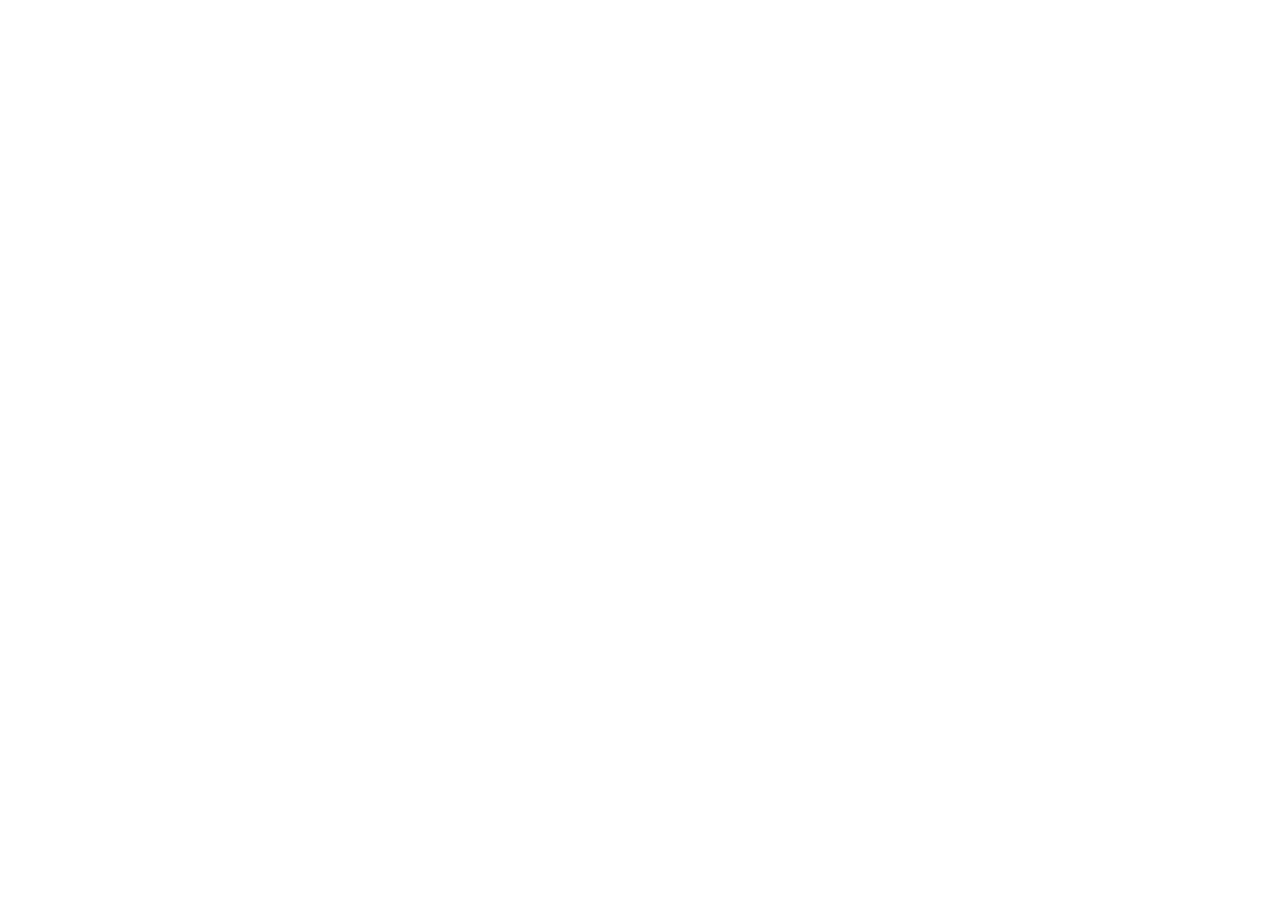
==== contact.html @ d24ea2fc "Initialisation du projet : création de l'arborescence et des fichiers de base" ====
<!DOCTYPE html>
<html lang="en">
<head>
    <meta charset="UTF-8">
    <meta name="viewport" content="width=device-width, initial-scale=1.0">
    <title>AfriConnectSummit</title>
    <link rel="stylesheet" href="css/style.css">
</head>
<body>
    <script src="js/main.js"></script>
</body>
</html>
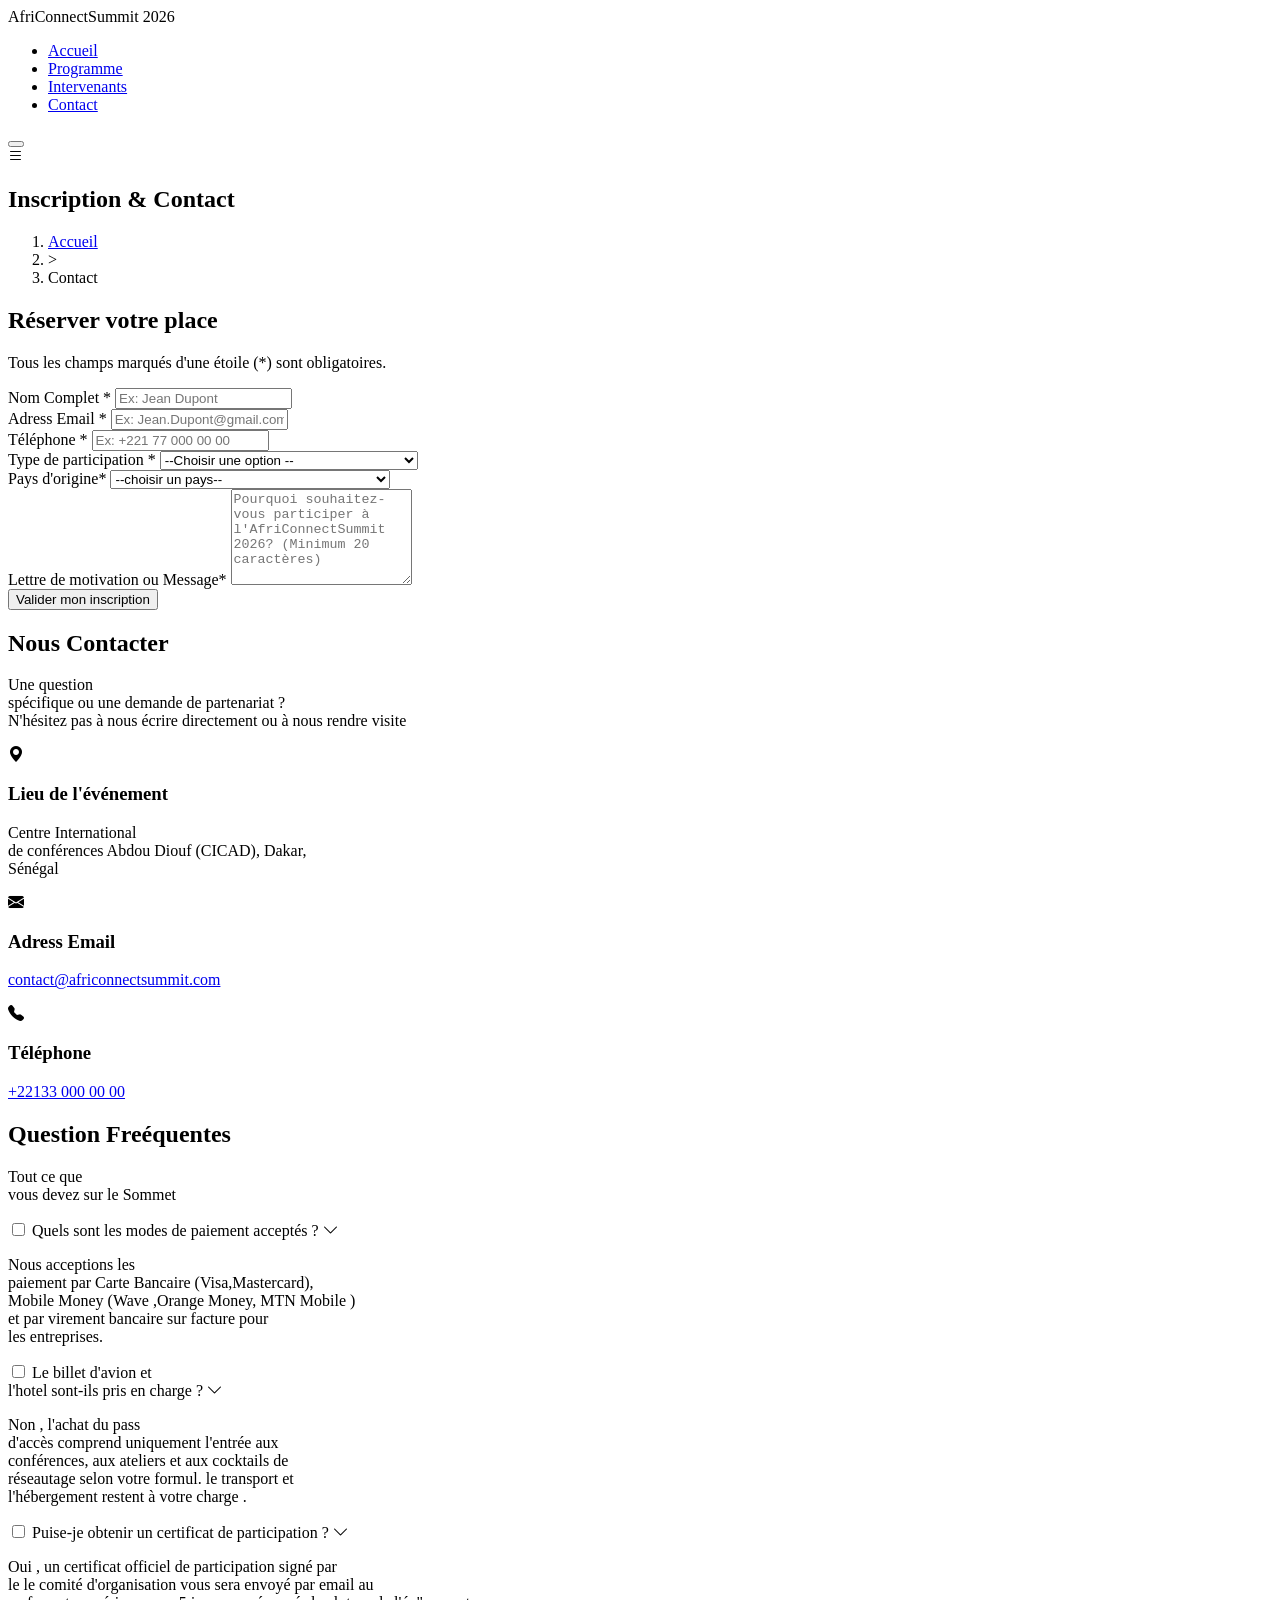
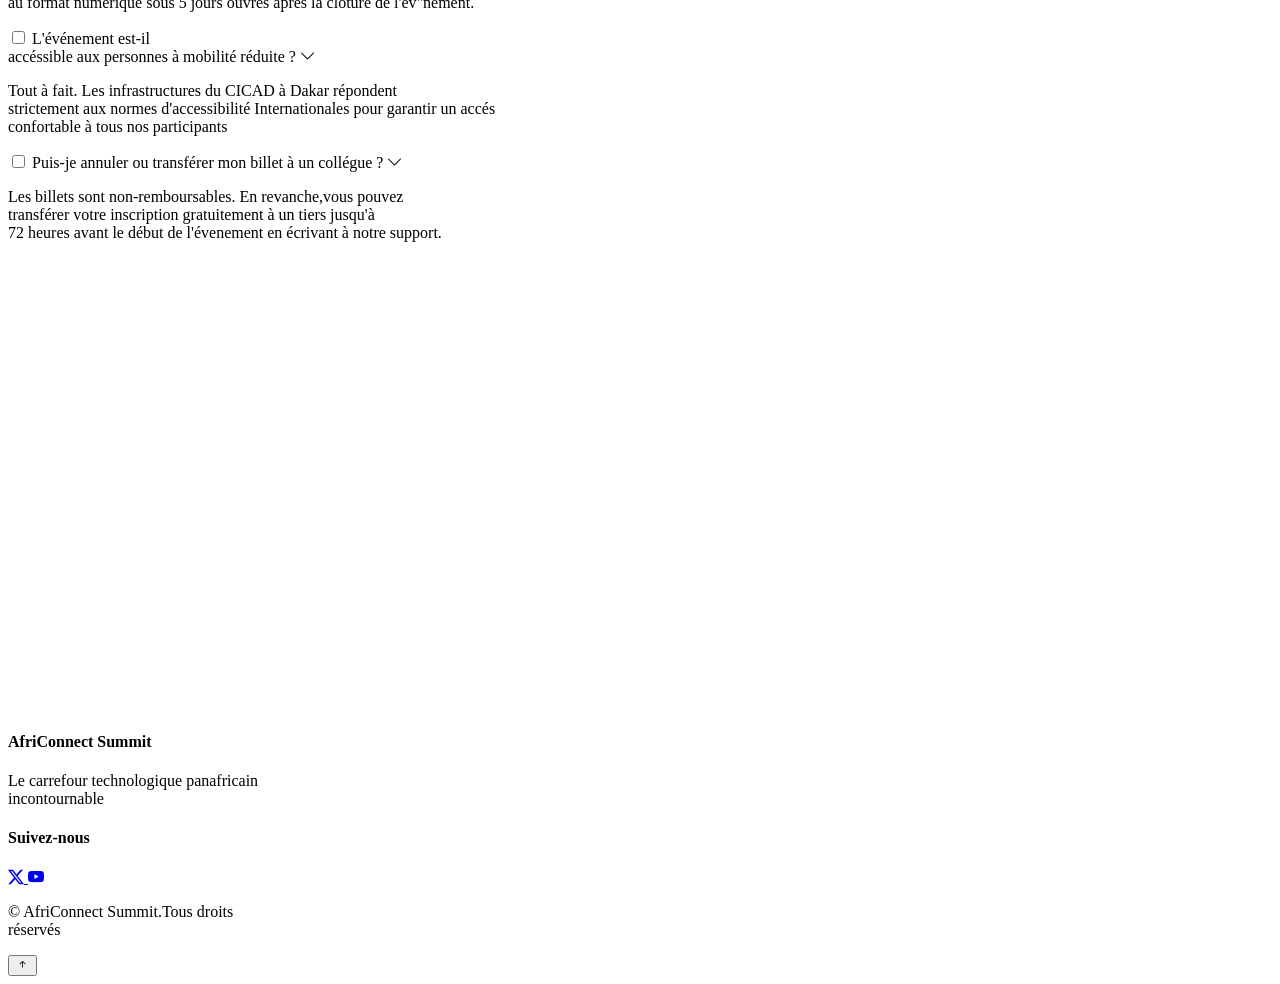
==== commit 5e2d6f82: "feat(pages): intégration finale et mise en commun des quatre pages du site AfriConnectSummit 2026" ====
--- a/contact.html
+++ b/contact.html
@@ -4,9 +4,316 @@
     <meta charset="UTF-8">
     <meta name="viewport" content="width=device-width, initial-scale=1.0">
     <title>AfriConnectSummit</title>
+     <!--Bootstap Icon-->
+    <link rel="stylesheet" href="https://cdn.jsdelivr.net/npm/bootstrap-icons@1.11.3/font/bootstrap-icons.min.css">
+    <!--css-->
     <link rel="stylesheet" href="css/style.css">
 </head>
 <body>
+      <header>
+        <nav class="navbar">
+            <div class="logo">
+AfriConnectSummit 2026
+            </div>
+<ul class="nav-links">
+<li><a href="index.html" class="active">Accueil</a>
+</li>
+<li><a href="progamme.html" >Programme</a></li>
+<li><a href="intervenants.html">Intervenants</a></li>
+<li><a href="contact.html">Contact</a></li>
+</ul>
+<button id="theme-toggle"
+aria-label="changer de thème">
+<i class="bi bi-moon-fil"></i>
+</button>
+<div class="hamburger">
+<i class="bi bi-list"></i>
+</div>
+        </nav>
+    </header>
+    <section class="internal-hero">
+<div class="hero-content">
+<h1>Inscription & Contact</h1>
+</div>
+<nav class="breadcrumb"
+aria-label="fil d'Ariane">
+<ol>
+    <li>
+        <a href="index.html">Accueil</a>
+    </li>
+    <li class="separator"
+    aria-hidden="true">&gt;</li>
+    <li class="current" aria-current="page">Contact</li>
+</ol>
+</nav>
+    </section>
+    <section class="Contact-section">
+<div class="container contact-flex-container">
+<div class="from-wrapper">
+<h2>Réserver votre place</h2>
+<p class="form-instruction">
+Tous les champs marqués d'une étoile (*) sont obligatoires.
+</p>
+
+<div id="success-banner"
+class="from-success-banner" aria-alive="politr"
+style="display:none">
+<i class="bi bi-check-circle-fill"></i>Inscription réussie ! <br>
+un email de confirmation vous a été envoyé.
+</div>
+<form id="registration-form" novalidate>
+<div class="form-group">
+<label for="fullname">Nom
+    Complet *
+</label>
+<input type="text"
+id="fullname" name="fullname" placeholder="Ex: Jean Dupont" required>
+<span class="error-message" id="error-fullmane" aria-live="polite"></span>
+</div>
+<div class="form-group">
+<label for="email">Adress Email *
+</label>
+<input type="email"
+id="email" name="email" placeholder="Ex: Jean.Dupont@gmail.com" required>
+<span class="error-message" id="error-email" aria-live="polite"></span>
+</div>
+<div class="form-group">
+<label for="Phone">Téléphone *
+</label>
+<input type="tel"
+id="Phone" name="Phone" placeholder="Ex: +221 77 000 00 00 " required>
+<span class="error-message" id="error-phone" aria-live="polite"></span>
+</div>
+<div class="form-group">
+<label for="ticket-type">Type de participation *</label>
+<select  id="ticket-type"
+name="ticket-type" required>
+<option value="disabled selected">--Choisir une option --</option>
+<option value="standard">Standard - Accès complet & Networking</option>
+<option value="student">Etudiant - Tarif réduit ( sur justificatif)</option>
+</select>
+<span class="error-message"
+id="error-ticket" aria-live="polite"></span>
+</div>
+
+<div class="form-group">
+    <label for="country">Pays d'origine*</label>
+    <select name="country" id="country" required>
+        <option value="disabled selected">--choisir un pays--</option>
+        <option value="SN">Sénégal</option>
+        <option value="CI">Code d'Ivroire</option>
+        <option value="MA">Maroc</option>
+        <option value="CM">Cameroun</option>
+        <option value="TG">Togo</option>
+        <option value="BJ">Benin</option>
+        <option value="BF">Boukina Faso</option>
+        <option value="ML">Mali</option>
+        <option value="GA">Gabon</option>
+        <option value="CD">RDC
+            (République Démocratique du Congo)
+        </option>
+    </select>
+    <span class="error-message" id="error-country" aria-alive="polite"></span>
+</div>
+<div class="form-group">
+    <label for="Motivation">Lettre de motivation ou Message*</label>
+<textarea name="motivation" id="motivation" rows="6" placeholder="Pourquoi souhaitez-vous participer à l'AfriConnectSummit 
+2026? (Minimum 20 caractères)" required></textarea>
+<span class="error-message"
+id="error-motivation" aria-live="polite"></span>
+</div>
+<button type="submit" class="btn btn-submit">Valider mon inscription</button>
+</form>
+</div>
+<div class="info-wrapper">
+    <h2>Nous Contacter</h2>
+    <p class="info-intro">Une question <br>
+    spécifique ou une demande de partenariat ? <br>
+N'hésitez pas à nous écrire directement ou à nous rendre visite</p>
+
+<div class="info-details">
+    <div class="info-item">
+<div class="info-icon">
+<i class="bi bi-geo-alt-fill" aria-hidden="true"></i>
+</div>
+<div>
+    <h3>Lieu de l'événement</h3>
+    <p>Centre International <br>de conférences Abdou Diouf (CICAD), Dakar,<br>
+    Sénégal</p>
+</div>
+    </div>
+    <div class="info-item">
+        <div class="info-icon">
+<i class="bi bi-envelope-fill"
+aria-hidden="true"></i>
+        </div>
+        <h3>Adress Email</h3>
+        <p><a href="mailto:contact@africonnectsummit.com">contact@africonnectsummit.com</a></p>
+    </div>
+</div>
+<div class="info-item">
+<div class="info-icon">
+<i class="bi bi-telephone-fill"
+aria-hidden="true"></i>
+</div>
+<div>
+    <h3>Téléphone</h3>
+    <p><a href="tel:+221330000000">+22133 000 00 00</a></p>
+</div>
+</div>
+</div>
+</div>
+</div>
+    </section>
+    <section class="faq-section">
+<div class="container">
+<h2 class="section-title">
+    Question Freéquentes
+</h2>
+<p class="section-subtitle">
+    Tout ce que <br>
+    vous devez sur le Sommet
+</p>
+<div class="faq-accordion">
+    <div class="faq-item">
+<input type="checkbox"
+id="faq-q1" class="faq-checkbox">
+<label for="faq-q1"
+class="faq-header">
+<span>Quels sont les modes de paiement acceptés ?</span>
+<i class="bi bi-chevron-down icon-arrow"></i>
+</label>
+<div class="faq-body">
+<p>
+    Nous acceptions les <br>
+    paiement par Carte Bancaire (Visa,Mastercard),<br>
+    Mobile Money (Wave ,Orange Money, MTN Mobile ) <br>
+    et par virement bancaire sur facture pour <br>
+    les entreprises.
+</p>
+</div>
+    </div>
+
+    <div class="faq-item">
+<input type="checkbox"
+id="faq-q2" checkedfaq-checkbox>
+<label for="faq-q2"
+class="faq-header">
+<span>Le billet d'avion et <br>
+    l'hotel sont-ils pris en charge ?
+</span>
+<i class="bi bi-chevron-down icon-arrow"></i>
+</label>
+<div class="faq-body">
+<p>Non , l'achat du pass <br>
+d'accès comprend uniquement l'entrée aux <br>
+conférences, aux ateliers et aux cocktails de <br>
+réseautage selon votre formul. le transport et  <br>
+l'hébergement restent à votre charge .</p>
+</div>
+    </div>
+
+    <div class="faq-item">
+<input type="checkbox"
+id="faq-q3" class="faq-checkbox">
+<label for="faq-q3"
+class="faq-header">
+<span>Puise-je obtenir un certificat de participation ?</span>
+<i class="bi bi-chevron-down
+icon-arrow"></i>
+</label>
+<div class="faq-body">
+<p>Oui , un certificat officiel de participation signé par <br>
+le le comité d'organisation vous sera envoyé par email au <br>
+au format numérique sous 5 jours ouvrés aprés la cloture de l'év"nement.</p>
+</div>
+    </div>
+</div>
+<div class="faq-item">
+<input type="checkbox"
+id="faq-q4" class="faq-checkbox">
+<label for="faq-q4"
+class="faq-header">
+<span>L'événement est-il <br>
+accéssible aux personnes à mobilité réduite ?</span>
+<i class="bi bi-chevron-down
+icon-arrow"></i>
+</label>
+<div class="faq-body">
+<p>Tout à fait. Les infrastructures du CICAD à Dakar répondent <br>
+strictement aux normes d'accessibilité Internationales pour garantir un accés <br>
+confortable à tous nos participants
+</p>
+</div>
+</div>
+<div class="faq-item">
+<input type="checkbox"
+id="faq-q5" class="faq-checkbox">
+<label for="faq-q5"
+class="faq-header">
+<span>Puis-je annuler ou transférer mon billet à un collégue ?</span>
+<i class="bi bi-chevron-down
+icon-arrow"></i>
+</label>
+<div class="faq-body">
+<p>Les billets sont non-remboursables. En revanche,vous pouvez <br>
+transférer votre inscription gratuitement à un tiers jusqu'à <br>
+72 heures avant le début de l'évenement en écrivant à notre support.</p>
+</div>
+</div>
+</div>
+</div>
+    </section>
+    <section class="map-section">
+<div class="map-container">
+<iframe src="https://www.google.com/maps/embed?pb=!1m18!1m12!1m3!1d3859.957771746777!2d-17.228945823971206!3d14.715017685784948!2m3!1f0!2f0!3f0!2m3!1i1024!2i768!4f13.1!3m3!1m2!1s0xec1bc7eb7d3e091%3A0xe5435967ee7933f4!2sCICAD%20-%20Centre%20International%20de%20Conf%C3%A9rences%20Abdou%20Diouf!5e0!3m2!1sfr!2ssn!4v1715000000000!5m2!1sfr!2ssn" 
+            width="100%" 
+            height="450"
+            allowfullscreen=""
+            loading="lazy"
+            frameborder="0"></iframe>
+</div>
+    </section>
+     <footer>
+        <div class="footer-grid">
+            <div class="footer-about">
+<h4>AfriConnect Summit</h4>
+<p>
+    Le carrefour technologique panafricain <br>
+    incontournable
+</p>
+            </div>
+
+            <div class="footer-socials">
+<h4>
+    Suivez-nous
+</h4>
+<div class="social-links">
+<a href="#">
+    <i class="bi bi-twitter-x"></i>
+</a>
+<a href="#">
+    <i class="bi bi-linkdin"></i>
+</a>
+<a href="#">
+    <i class="bi bi-youtube"></i>
+</a>
+</div>
+            </div>
+        </div>
+
+        <div class="footer-bottom">
+<p>
+   &copy; <span id="year"></span>
+    AfriConnect Summit.Tous droits <br>
+    réservés
+</p>
+        </div>
+
+        <button class="scroll-top">
+<i class="bi bi-arrow-up-short"></i>
+        </button>
+    </footer>
     <script src="js/main.js"></script>
 </body>
 </html>
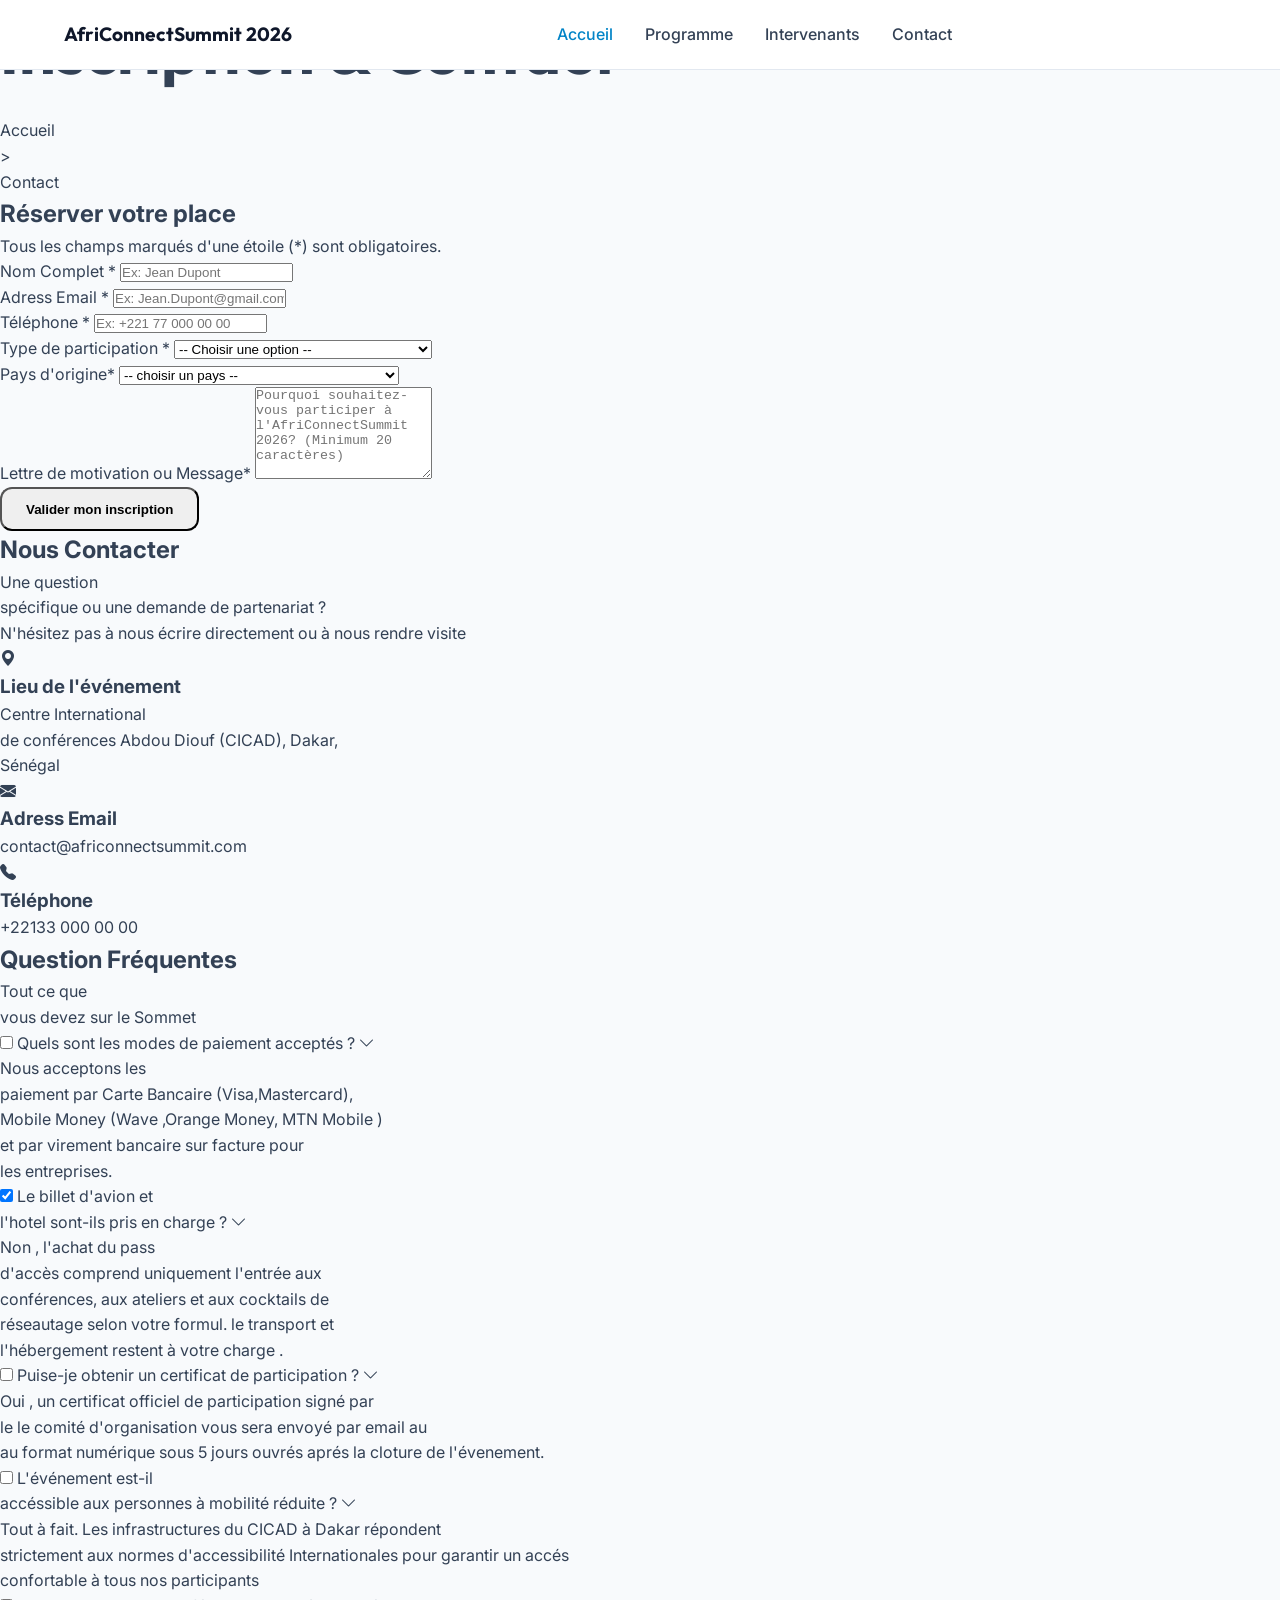
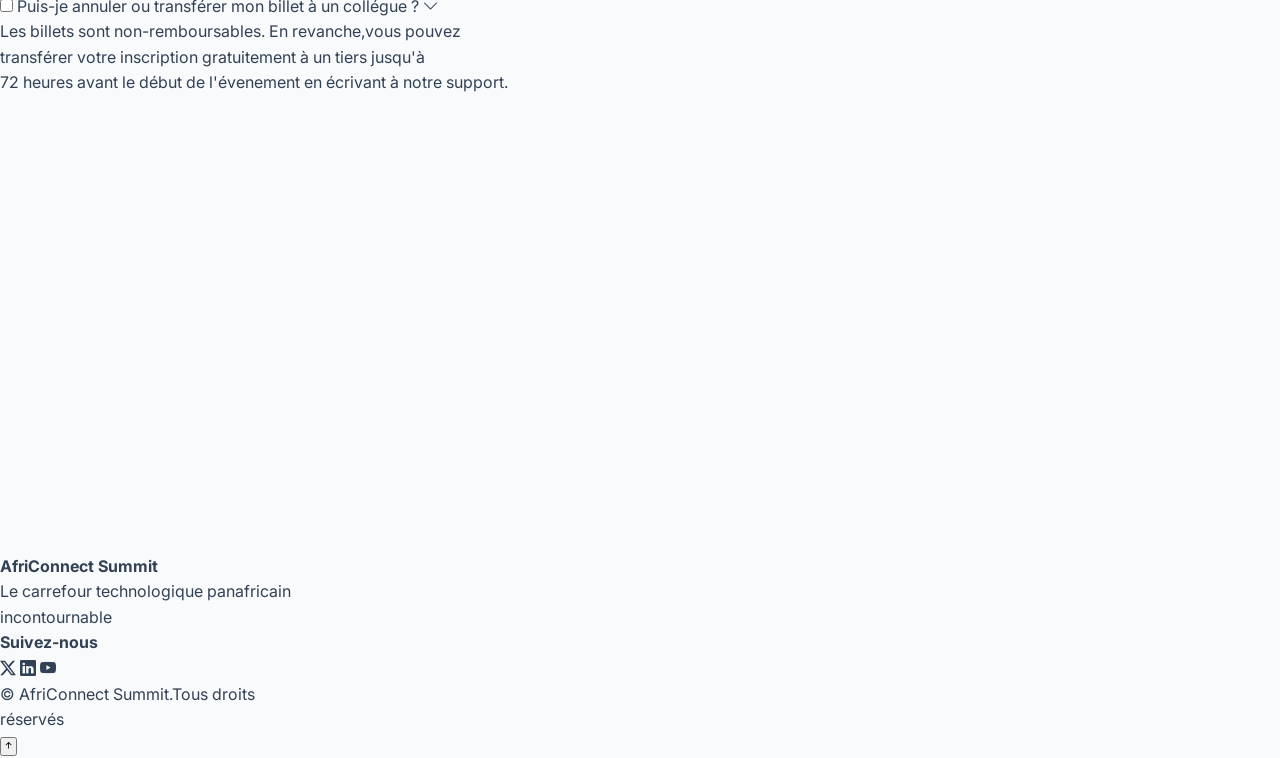
==== commit aa95d99a: "feat(css): ajout des variables css, du theme dark/light et des styles de base" ====
--- a/contact.html
+++ b/contact.html
@@ -6,6 +6,9 @@
     <title>AfriConnectSummit</title>
      <!--Bootstap Icon-->
     <link rel="stylesheet" href="https://cdn.jsdelivr.net/npm/bootstrap-icons@1.11.3/font/bootstrap-icons.min.css">
+   <link rel="preconnect" href="https://fonts.googleapis.com">
+<link rel="preconnect" href="https://fonts.gstatic.com" crossorigin>
+<link href="https://fonts.googleapis.com/css2?family=Inter:wght@400;500;600;700&family=Outfit:wght@500;600;700;800&display=swap" rel="stylesheet">
     <!--css-->
     <link rel="stylesheet" href="css/style.css">
 </head>
@@ -18,7 +21,7 @@
 <ul class="nav-links">
 <li><a href="index.html" class="active">Accueil</a>
 </li>
-<li><a href="progamme.html" >Programme</a></li>
+<li><a href="programme.html" >Programme</a></li>
 <li><a href="intervenants.html">Intervenants</a></li>
 <li><a href="contact.html">Contact</a></li>
 </ul>
@@ -56,7 +59,7 @@
 </p>
 
 <div id="success-banner"
-class="from-success-banner" aria-alive="politr"
+class="from-success-banner" aria-alive="polite"
 style="display:none">
 <i class="bi bi-check-circle-fill"></i>Inscription réussie ! <br>
 un email de confirmation vous a été envoyé.
@@ -68,7 +71,7 @@
 </label>
 <input type="text"
 id="fullname" name="fullname" placeholder="Ex: Jean Dupont" required>
-<span class="error-message" id="error-fullmane" aria-live="polite"></span>
+<span class="error-message" id="error-fullname" aria-live="polite"></span>
 </div>
 <div class="form-group">
 <label for="email">Adress Email *
@@ -88,7 +91,7 @@
 <label for="ticket-type">Type de participation *</label>
 <select  id="ticket-type"
 name="ticket-type" required>
-<option value="disabled selected">--Choisir une option --</option>
+<option value="disabled selected">-- Choisir une option --</option>
 <option value="standard">Standard - Accès complet & Networking</option>
 <option value="student">Etudiant - Tarif réduit ( sur justificatif)</option>
 </select>
@@ -99,14 +102,14 @@
 <div class="form-group">
     <label for="country">Pays d'origine*</label>
     <select name="country" id="country" required>
-        <option value="disabled selected">--choisir un pays--</option>
+        <option value="disabled selected">-- choisir un pays --</option>
         <option value="SN">Sénégal</option>
-        <option value="CI">Code d'Ivroire</option>
+        <option value="CI">Cote d'Ivroire</option>
         <option value="MA">Maroc</option>
         <option value="CM">Cameroun</option>
         <option value="TG">Togo</option>
         <option value="BJ">Benin</option>
-        <option value="BF">Boukina Faso</option>
+        <option value="BF">Burkina Faso</option>
         <option value="ML">Mali</option>
         <option value="GA">Gabon</option>
         <option value="CD">RDC
@@ -168,7 +171,7 @@
     <section class="faq-section">
 <div class="container">
 <h2 class="section-title">
-    Question Freéquentes
+    Question Fréquentes
 </h2>
 <p class="section-subtitle">
     Tout ce que <br>
@@ -185,7 +188,7 @@
 </label>
 <div class="faq-body">
 <p>
-    Nous acceptions les <br>
+    Nous acceptons les <br>
     paiement par Carte Bancaire (Visa,Mastercard),<br>
     Mobile Money (Wave ,Orange Money, MTN Mobile ) <br>
     et par virement bancaire sur facture pour <br>
@@ -196,7 +199,7 @@
 
     <div class="faq-item">
 <input type="checkbox"
-id="faq-q2" checkedfaq-checkbox>
+id="faq-q2" checked class="faq-checkbox">
 <label for="faq-q2"
 class="faq-header">
 <span>Le billet d'avion et <br>
@@ -225,7 +228,7 @@
 <div class="faq-body">
 <p>Oui , un certificat officiel de participation signé par <br>
 le le comité d'organisation vous sera envoyé par email au <br>
-au format numérique sous 5 jours ouvrés aprés la cloture de l'év"nement.</p>
+au format numérique sous 5 jours ouvrés aprés la cloture de l'évenement.</p>
 </div>
     </div>
 </div>
@@ -293,7 +296,7 @@
     <i class="bi bi-twitter-x"></i>
 </a>
 <a href="#">
-    <i class="bi bi-linkdin"></i>
+    <i class="bi bi-linkedin"></i>
 </a>
 <a href="#">
     <i class="bi bi-youtube"></i>
--- a/css/style.css
+++ b/css/style.css
@@ -0,0 +1,210 @@
+/*
+====================================
+VARIABLES & CONFIGURATION GLOBALE
+====================================
+*/
+:root {
+    --primary-color:#0f172a;
+    --secondary-color:#0284c7;
+    --accent-color:#f59e0b;
+    --bg-color:#f8fafc;
+    --text-color:#334155;
+    --card-bg:#ffffff;
+    --border-color:#e2e8f0;
+    --font-heading:'outfit',
+    sans-serif;
+    --font-body:'Inter' , sans-serif;
+    --transition:all 0.3s ease;
+    --radius:12px;
+}
+[data-theme= "dark"] {
+    --primary-color:#f8fafc;
+    --secondary-color:#38bdf8;
+    --accent-color:#fbbf24;
+    --bg-color:#0f172a;
+    --text-color:#cbd5e1;
+    --card-bg:#1e293b;
+    --border-color:#334155;
+}
+/*RESET & BASE*/
+*{
+    margin: 0;
+    padding: 0;
+    box-sizing: border-box;
+}
+
+body{
+    font-family: var(--font-body);
+    background-color: var(--bg-color);
+    color: var(--text-color);
+    line-height: 1.6;
+    transition: var(--transition);
+}
+
+a{
+    text-decoration: none;
+    color: inherit;
+}
+ul{
+    list-style: none;
+}
+
+/*
+========================================
+NAVBAR FIXE & RESPONSIVE
+========================================
+*/
+.navbar{
+    position: fixed;
+    top: 0;
+    left: 0;
+    width: 100%;
+    display: flex;
+    justify-content: space-between;
+    align-items: center;
+    padding: 1.2rem 5%;
+    background-color: var(--card-bg);
+    border-bottom: 1px solid
+    var(--border-color);
+    z-index: 1000;
+    transition: var(--transition);
+}
+.logo{
+    font-family: var(--font-heading);
+    font-weight: 700;
+    font-size: 1.2rem;
+    color: var(--primary-color);
+}
+.nav-links{
+    display: flex;
+    gap: 2rem;
+    align-items: center;
+}
+
+.nav-links a{
+    font-weight: 500;
+    transition: var(--transition);
+}
+
+.nav-links a:hover ,
+.nav-links a.active{
+    color: var(--secondary-color);
+}
+
+#theme-toggle,
+.hamburger {
+    background: none;
+    border: none;
+    font-size: 1.25rem;
+    cursor: pointer;
+    color: var(--secondary-color);
+}
+.hamburger{
+    display: none;
+}
+/*
+======================================
+HERO SECTION
+======================================
+*/
+.hero {
+    min-height: 100vh;
+    display: flex;
+    align-items: center;
+    justify-content: center;
+    text-align: center;
+    padding: 0 1rem;
+    background: linear-gradient(
+        rgba(15, 23, 42, 0.7),
+        rgba(15, 23, 42, 0.7)
+    ),
+
+    url('https: //image .unsplash .com/photo -1540575467063-178a50c2df87?w=1200')
+    no-repeat center center/cover;
+    color: #ffffff;
+}
+.hero-content h1{
+    font-family:var(--font-heading) ;
+    font-size: clamp(2.5rem, 5vw, 4rem);
+    margin-bottom: 1rem;
+}
+
+.hero-date {
+    font-size: 1.2rem;
+    margin-bottom: 2rem;
+    color: var(--accent-color);
+}
+.hero-buttons {
+    display: flex;
+    gap: 1rem;
+    justify-content: center;
+    margin-bottom: 3rem;
+    flex-wrap: wrap;
+}
+.btn {
+    padding: 0.8rem 1.5rem;
+    border-radius: var(--radius);
+    font-weight: 600;
+    transition: var(--transition);
+    display: inline-block;
+}
+.btn-primary {
+    background-color: var(--secondary-color);
+    color: #ffffff;
+}
+
+.btn-primary:hover {
+    opacity: 0.9;
+    transform: translateY(-2);
+}
+/*
+===============================
+COMPTE A REBOURS
+===============================
+*/
+
+.countdown-container {
+    display: flex;
+    gap: 1.5rem;
+    justify-content: center;
+}
+.countdown-item {
+    background: rgba(255, 255, 255,
+    0.1);
+    backdrop-filter: blur(10px);
+    padding: 1rem;
+    border-radius: var(--radius);
+    min-width: 80px;
+    border: 1px solid rgba(255, 255, 255, 0.2);
+}
+.countdown-item span {
+    font-family: var(--font-heading);
+    font-size: 1.75rem;
+    font-weight: 700;
+    display: block;
+}
+.countdown-item p{
+    font-size: 0.85rem;
+    text-decoration: uppercase;
+}
+
+/*
+===================================
+MEDIA QUERIES RESPONSIVE
+===================================
+*/
+@media(max-width:768px){
+    .nav-links{
+        display: none;
+    }
+    .hamburger{
+        display: block;
+    }
+    .countdown-container{
+        gap: 0.5rem;
+    }
+    .countdown-item{
+        min-width: 65px;
+        padding: 0.5rem;
+    }
+}
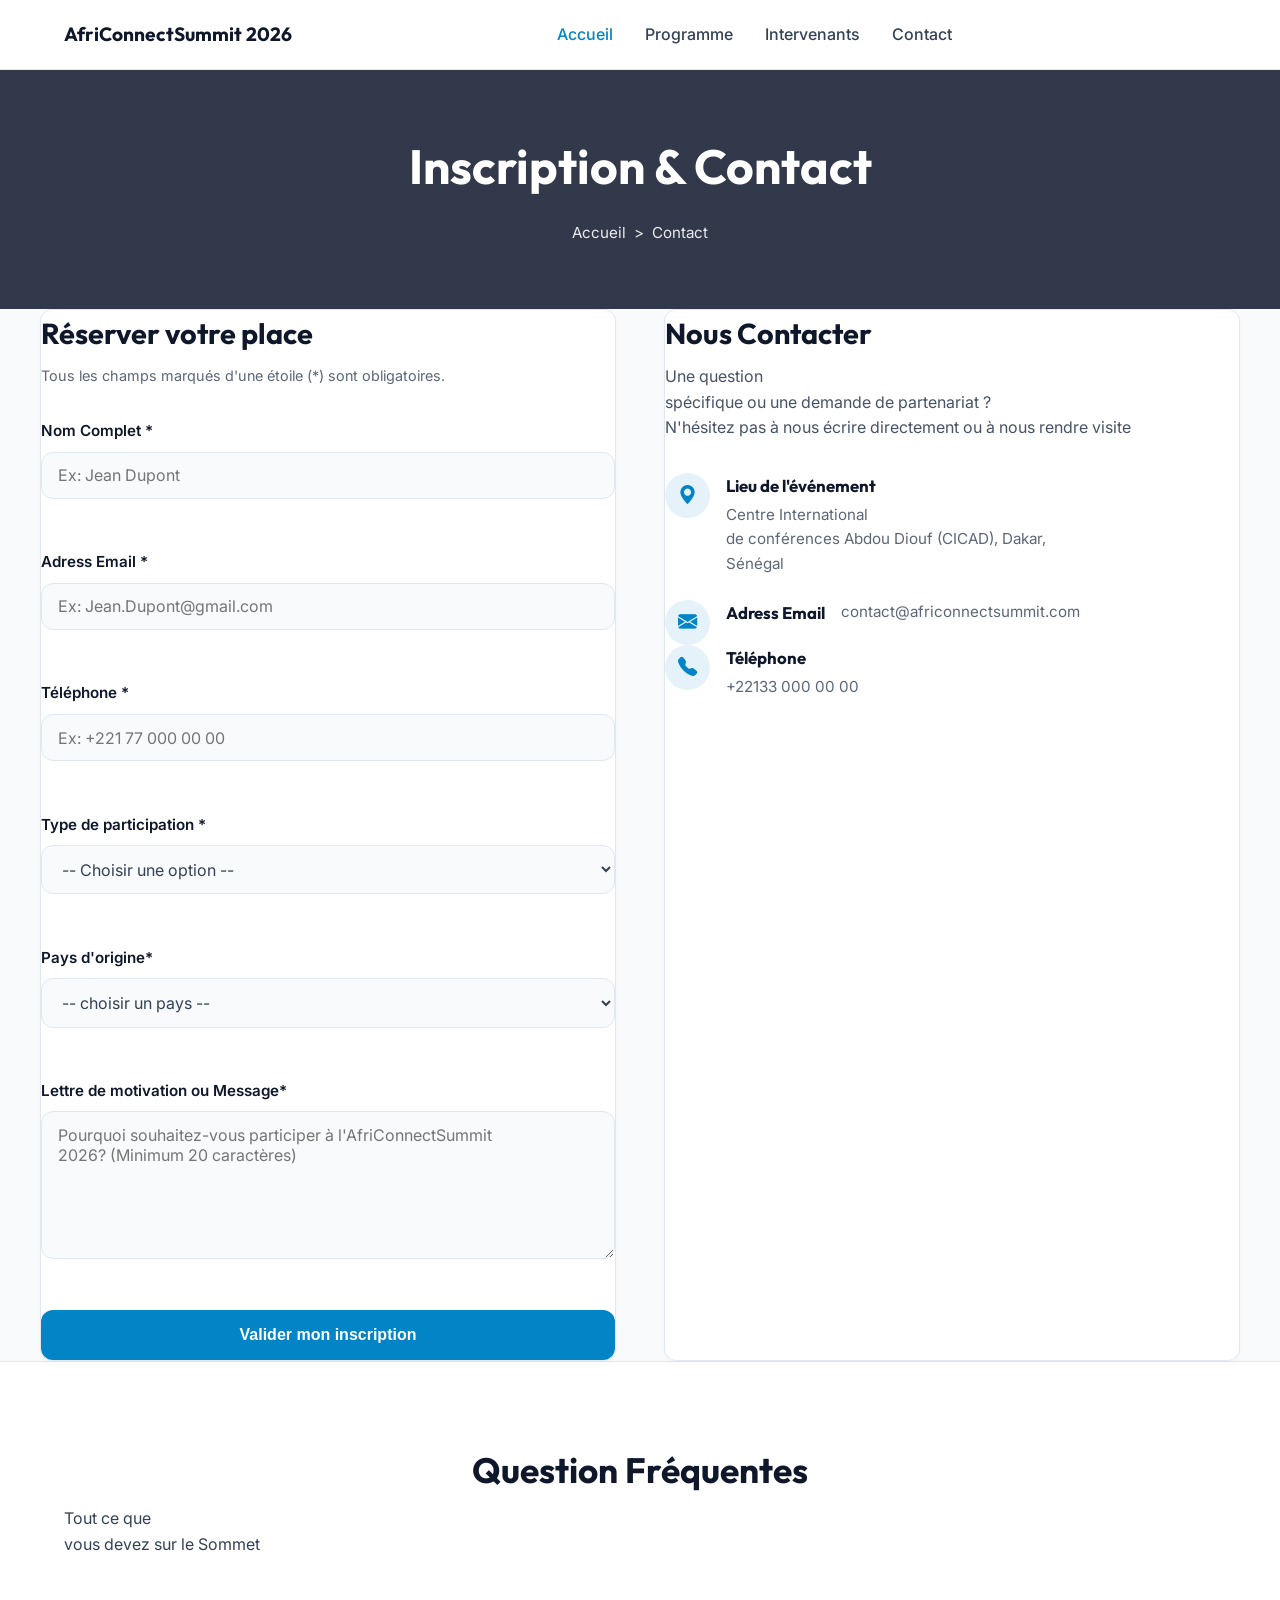
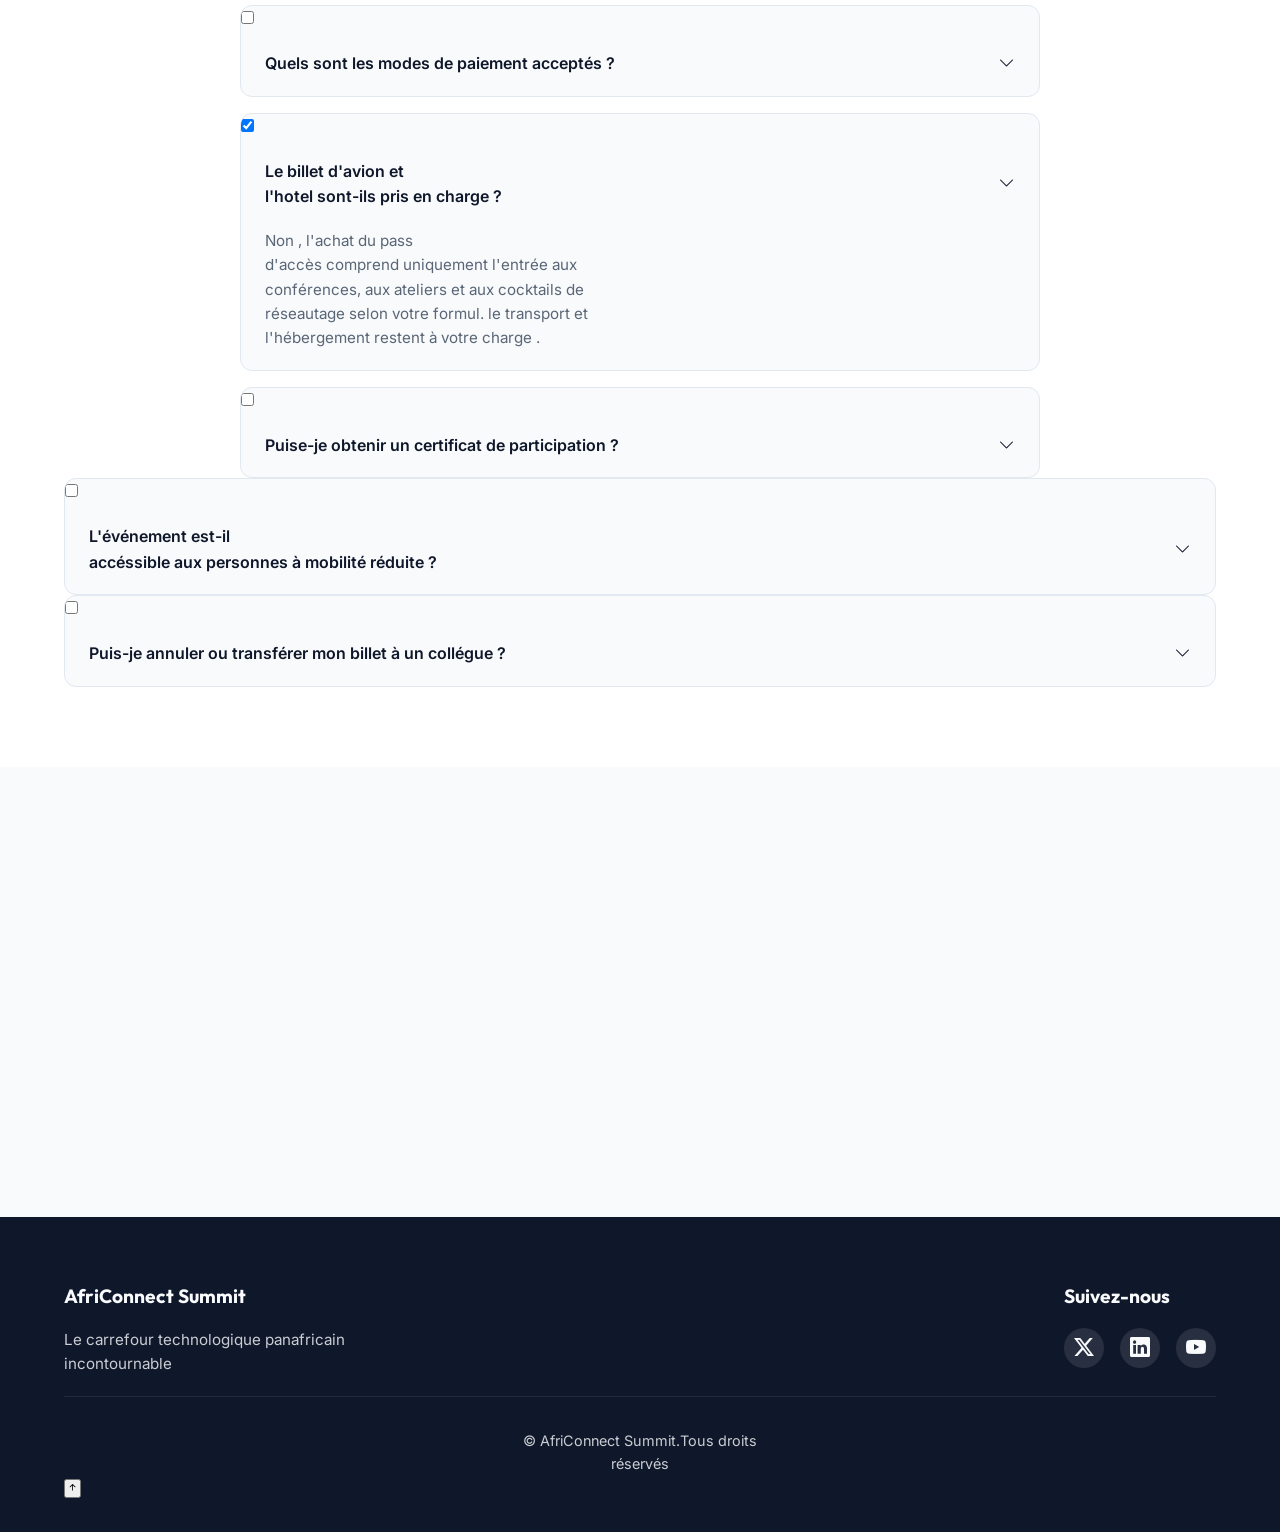
==== commit 309a484e: "feat(css): style de la page contact, formulaire, faq en accordeon pur css et google maps" ====
--- a/contact.html
+++ b/contact.html
@@ -52,14 +52,14 @@
     </section>
     <section class="Contact-section">
 <div class="container contact-flex-container">
-<div class="from-wrapper">
+<div class="form-wrapper">
 <h2>Réserver votre place</h2>
 <p class="form-instruction">
 Tous les champs marqués d'une étoile (*) sont obligatoires.
 </p>
 
 <div id="success-banner"
-class="from-success-banner" aria-alive="polite"
+class="form-success-banner" aria-alive="polite"
 style="display:none">
 <i class="bi bi-check-circle-fill"></i>Inscription réussie ! <br>
 un email de confirmation vous a été envoyé.
--- a/css/style.css
+++ b/css/style.css
@@ -207,4 +207,721 @@
         min-width: 65px;
         padding: 0.5rem;
     }
+}
+
+
+
+
+
+/*
+===============================
+SECTION CHIFFRES CLES (GRID)
+===============================
+*/
+.stats-section {
+    padding: 5rem 5%;
+    background-color: var(--card-bg);
+    border-top: 1px  solid
+    var(--border-color);
+    border-bottom: 1px solid
+    var(--border-color);
+}
+.stats-grid {
+    display: grid;
+    grid-template-columns: repeat(auto-fit, minmax(220px, 1fr));
+    gap: 2rem;
+    text-align: center;
+}
+.stats-card h3{
+    font-family: var(--font-heading);
+    font-size: 2.5rem;
+    color: var(--secondary-color);
+    margin-bottom: 0.5rem;
+}
+.stats-card p {
+    color: var(--text-color);
+    font-weight: 500;
+}
+/*
+===========================
+SECTION BENEFICES ()FLEXBOOX
+===========================
+*/
+.benefits-section {
+    padding: 6rem 5%;
+    text-align: center;
+}
+.benefits-section h2 {
+    font-family: var(--font-heading);
+    font-size: 2.2rem;
+    margin-bottom: 3rem;
+    color: var(--primary-color);
+}
+.benefits-flex {
+    display: flex;
+    gap: 2rem;
+    justify-content: center;
+    flex-wrap: wrap;
+}
+.benefits-card {
+    background-color: var(--card-bg);
+    border: 1px solid
+    var(--border-color);
+    padding: 2.5rem 2rem;
+    border-radius: var(--radius);
+    flex: 1;
+    min-width: 280px;
+    max-height: 350px;
+    text-align: left;
+    transition: var(--transition);
+}
+.benefits-card:hover{
+    transform: translateY(-5px);
+    box-shadow: 0 10px 25px rgba(0, 0, 0, 0.05);
+}
+.benefits-icon{
+    font-size: 2rem;
+    color: var(--secondary-color);
+    margin-bottom: 1.5rem;
+}
+.benefits-card h3{
+    font-family: var(--font-heading);
+    font-size: 1.25rem;
+    margin-bottom: 1rem;
+    color: var(--primary-color);
+}
+/*
+================================
+SECTION INTERVENANTS VEDETTES
+(GRID)
+================================
+*/
+.featured-speakers{
+    padding: 6rem 5%;
+    background-color: var(--card-bg);
+    border-top: 1px solid var(--border-color);
+}
+.featured-speakers h2{
+    font-family: var(--font-heading);
+    font-size: 2.2rem;
+    text-align: center;
+    margin-bottom: 3rem;
+    color: var(--primary-color);
+}
+.speakers-preview-grid {
+    display: grid;
+    grid-template-columns:repeat(auto-fit, minmax(250px, 1fr)) ;
+    gap: 2rem;
+    margin-bottom: 3rem;
+}
+.speaker-card{
+    background-color: var(--bg-color);
+    border: 1px solid
+    var(--border-color);
+    border-radius: var(--radius);
+    overflow: hidden;
+    transition: var(--transition);
+}
+.speaker-card:hover{
+    transform: translateY(-5px);
+    box-shadow: 0 10px 20px rgba(0, 0, 0, 0.1);
+}
+.speaker-img-wrapper{
+    height: 280px;
+    overflow: hidden;
+}
+.speaker-img-wrapper img{
+    width: 100%;
+    height: 100%;
+    object-fit: cover;
+    transition: var(--transition);
+}
+.speaker-card:hover .speaker-img-wrapper img{
+    transform: scale(1.05);
+}
+.speaker-card h3{
+    font-family: var(--font-heading);
+    font-size: 1.2rem;
+    padding: 1.2rem 1.2rem 0.3rem 1.2rem;
+    color: var(--primary-color);
+}
+.speaker-role {
+    padding: 0 1.2rem;
+    font-size: 0.9rem;
+    color: var(--secondary-color);
+    font-weight: 500;
+}
+.speaker-country{
+    padding: 0.5rem 1.2rem 1.2rem 1.2rem;
+    font-size: 0.85rem;
+    color: var(--text-color);
+    opacity: 0.8;
+}
+.center-btn{
+    text-align: center;
+}
+.btn-outline{
+    border: 2px solid
+    var(--secondary-color);
+    color: var(--secondary-color);
+    background: transparent;
+}
+.btn-outline:hover{
+    background-color: var(--secondary-color);
+    color: #ffffff;
+}
+/*
+========================================
+SECTION SPONSORS & FOOTER
+========================================
+*/
+.sponsors-section {
+    padding: 6rem 5%;
+    text-align: center;
+}
+.sponsors-section h2{
+    font-family: var(--font-heading);
+    font-size: 2.2rem;
+    margin-bottom: 3rem;
+    color: var(--primary-color);
+}
+.sponsors-tier{
+    margin-bottom: 2.5rem;
+}
+.sponsors-tier h3 {
+    font-size: 1.1rem;
+    color: var(--text-color);
+    margin-bottom: 1rem;
+    text-transform: uppercase;
+    letter-spacing: 1px;
+}
+.logos-container{
+    display: flex;
+    justify-content: center;
+    gap: 2rem;
+    flex-wrap: wrap;
+}
+.sponsor-logo{
+    background-color: var(--card-bg);
+    border: 1px solid
+    var(--border-color);
+    padding: 1rem 2rem;
+    border-radius: 600;
+    color: var(--text-color);
+}
+footer{
+    background-color: var(--primary-color);
+    color: #f8fafc;
+    padding: 4rem 5% 2rem 5%;
+}
+.footer-grid{
+    display: flex;
+    justify-content: space-between;
+    flex-wrap: wrap;
+    gap: 2rem;
+    margin-bottom: 1.2rem;
+}
+.footer-about h4,
+.footer-socials h4{
+    font-family: var(--font-heading);
+    margin-bottom: 1rem;
+    font-size: 1.2rem;
+}
+.footer-about p{
+    opacity: 0.8;
+    font-size: 0.95rem;
+}
+.social-links{
+    display: flex;
+    gap: 1rem;
+    font-size: 1.25rem;
+}
+.social-links a {
+    background: rgba(255, 255, 255,
+        0.1);
+        width: 40px;
+        height: 40px;
+        display: flex;
+        align-items: center;
+        justify-content: center;
+        border-radius: 50%;
+        transition: var(--transition);
+}
+.social-links a:hover {
+    background-color: var(--secondary-color);
+}
+.footer-bottom {
+    text-align: center;
+    padding-top: 2rem;
+    border-top: 1px solid rgba(255, 255, 255,
+            0.1);
+    font-size: 0.9rem;
+    opacity: 0.8; 
+}
+
+
+
+
+
+/*
+======================================
+PAGES INTERNES & HERO INTERNE
+======================================
+*/
+.internal-hero {
+    padding: 8rem 5% 4rem 5%;
+    background: linear-gradient(
+        rgba(15, 23, 42, 0.85),
+        rgba(15, 23, 42, 0.85)
+    ),
+    url('https://image.unsplash.com/photo-1515187029135-18ee286d815b?w=1200')
+        no-repeat center center/cover;
+color: #ffffff;
+text-align: center;
+}
+.internal-hero h1{
+    font-family: var(--font-heading);
+    font-size: clamp(2rem, 4vw, 3rem);
+    margin-bottom: 1rem;
+}
+.breadcrumb ol{
+    display: flex;
+    justify-content: center;
+    gap: 0.5rem;
+    list-style: none;
+    font-size: 0.95rem;
+    opacity: 0.9;
+}
+.bradcrumb .separator{
+    margin: 0 0.3rem;
+}
+.breadcrumb a:hover{
+    color: var(--secondary-color);
+    text-decoration: underline;
+}
+/*
+=================================
+PAGES PROGRAMME & ONGLET
+=================================
+*/
+.schedule-section {
+    padding: 5rem 5%;
+}
+.container{
+    max-width: 1200px;
+    margin: 0 auto;
+}
+.tabs-container{
+    display: flex;
+    justify-content: center;
+    gap: 1rem;
+    margin-bottom: 3rem;
+    flex-wrap: wrap;
+}
+.tab-btn {
+    background-color: var(--card-bg);
+    border: 1px solid
+    var(--border-color);
+    color: var(--text-color);
+    padding: 0.8rem 1.8rem;
+    border-radius: var(--radius);
+    font-weight: 600;
+    cursor: pointer;
+    transition: var(--transition);
+}
+.tab-btn.active,
+.tab-btn:hover{
+    background-color: var(--secondary-color);
+    color: #ffffff;
+    border-color: var(--secondary-color);
+}
+.tab-content{
+    display: none;
+}
+.tabs-content.active{
+    display: block;
+    animation: fadeIn 0.5s ease;
+}
+@keyframes fadeIn{
+    from{
+        opacity: 0;
+        transform: translateY(10px);
+    }
+    to{
+        opacity: 1;
+        transform: translateY(0);
+    }
+}
+.table-responsive {
+    overflow-x: auto;
+    background-color: var(--card-bg);
+    border: 1px solid
+    var(--border-color);
+    border-radius: var(--radius);
+    box-shadow: 0 4px 6px rgba(0, 0, 0, 0.02);
+}
+.program-table {
+    width: 100%;
+    border-collapse: collapse;
+    text-align: left;
+}
+.program-table th,
+.program-table td {
+    padding: 1.2rem 1.5rem;
+    border-bottom: 1px solid var(--border-color);
+}
+
+.program-table th {
+    font-family: var(--font-heading);
+    background-color: rgba(0, 0, 0,
+                0.02);
+                color: var(--primary-color);
+}
+[data-theme="dark"] .program-table th{
+    background-color: rgba(255, 255, 255,
+                    0.02);
+                    color: var(--primary-color);
+}
+.program-table tr:last-child td{
+border-bottom: none;
+}
+.time-col{
+    font-weight: 600;
+    color: var(--secondary-color);
+    white-space: nowrap;
+}
+.session-title{
+    font-weight: 500;
+}
+/*
+==============================
+GRILLE THEMATIQUES (GRID)
+==============================
+*/
+.themes-section {
+    padding: 5rem 5%;
+    background-color: var(--card-bg);
+    border-top: 1px solid
+    var(--border-color);
+}
+.section-title{
+    font-family: var(--font-heading);
+    font-size: 2.2rem;
+    text-align: center;
+    color: var(--primary-color);
+    margin-bottom: 0.5rem;
+}
+.themes-subtitle{
+    text-align: center;
+    color: var(--text-color);
+    opacity: 0.8;
+    margin-bottom: 3rem;
+}
+.themes-grid-2x2{
+display: grid;
+grid-template-columns: repeat(auto-fit, minmax(280px 1fr));
+gap: 2rem;
+}
+.theme-card {
+    background-color: var(--bg-color);
+    border: 1px solid
+    var(--border-color);
+    padding: 2.5rem;
+    transition: var(--transition);
+}
+.theme-card:hover{
+    transform: translateY(-5px);
+    box-shadow: 0 10px 20px rgba(0, 0, 0, 0.05);
+}
+.theme-icon-box{
+    font-size: 2rem;
+    color: var(--secondary-color);
+    margin-bottom: 1.5rem;
+}
+.theme-card h3{
+    font-family: var(--secondary-color);
+    font-size: 1.25rem;
+    margin-bottom: 1rem;
+    color: var(--primary-color);
+}
+/*
+================================
+FILTRES INTERVENANTS
+================================
+*/
+.filters-section {
+    padding: 3rem 5% 1rem;
+}
+.filters-container{
+    display: flex;
+    justify-content: center;
+    gap: 1rem;
+    flex-wrap: wrap;
+}
+.filter-btn{
+    background-color: var(--card-bg);
+    border: 1px solid
+    var(--border-color);
+    color: var(--text-color);
+    padding: 0.6rem 1.4rem;
+    border-radius: var(--radius);
+    font-weight: 500;
+    transition: var(--transition);
+}
+.filter-btn.active,
+.filter-btn:hover{
+    background-color: var(--secondary-color);
+    color: #ffffff;
+    border-color: var(--secondary-color);
+}
+.speaker-section{
+    padding: 3rem 5% 6rem;
+}
+.speaker-grid{
+    display: grid;
+    grid-template-columns: repeat(auto-fit, minmax(280px, 1fr));
+    gap: 2rem;
+}
+.speaker-info {
+    padding: 1.5rem;
+}
+.speaker-info h3{
+    font-family:  var(--font-heading);
+    font-size: 1.2rem;
+    color: var(--primary-color);
+    margin-bottom: 0.3rem;
+}
+.specialty{
+    color: var(--secondary-color);
+    opacity: 0.9rem;
+    font-weight:500 ;
+    margin-bottom: 0.5rem;
+}
+.country{
+    font-size: 0.85rem;
+    opacity: 0.8;
+    display: flex;
+    align-items: center;
+    gap: 0.4rem;
+}
+
+
+
+/*
+===================================
+PAGE CONTACT & FORMULAIRE
+===================================
+*/
+.contac-section {
+    padding: 5rem 5%;
+}
+.contact-flex-container{
+    display: flex;
+    gap: 3rem;
+    justify-content: space-between;
+    flex-wrap: wrap;
+}
+.form-wrapper,
+.info-wrapper {
+    flex: 1;
+    min-width: 300px;
+    background-color: var(--card-bg);
+    border: 1px solid
+    var(--border-color);
+    border-radius: var(--radius);
+    box-shadow: 0 4px 6px rgba(0, 0, 0, 0.02);
+}
+.form-wrapper h2,
+.info-wrapper h2{
+    font-family: var(--font-heading);
+    font-size: 1.8rem;
+    color: var(--primary-color);
+    margin-bottom: 0.5rem;
+}
+.form-instruction {
+    font-size: 0.9rem;
+    opacity: 0.8;
+    margin-bottom: 2rem;
+}
+.form-group {
+    margin-bottom: 1.5rem;
+    display: flex;
+    flex-direction: column;
+    gap: 0.5rem;
+}
+.form-group label {
+    font-weight: 600;
+    font-size: 0.95rem;
+    color: var(--primary-color);
+}
+.form-group input,
+.form-group select,
+.form-group textarea {
+    padding: 0.8rem 1rem;
+    border: 1px solid
+    var(--border-color);
+    background-color: var(--bg-color);
+    color: var(--text-color);
+    border-radius: var(--radius);
+    font-family: var(--font-body);
+    font-size: 1rem;
+    transition: var(--transition);
+}
+.form-group input:focus,
+.form-group select:focus,
+.form-group textarea:focus {
+    outline: none;
+    border-color: var(--secondary-color);
+    box-shadow: 0 0 0 3px rgba(2, 132, 199, 0.15);
+}
+.error-message {
+    font-size: 0.85rem;
+    color: #ef4444;
+    min-height: 1.2rem;
+}
+.form-success-banner {
+    background-color: rgb(34, 197, 94, 0.1);
+    border: 1px solid #22c55e;
+    color: #16a34a;
+    padding: 1rem;
+    border-radius: var(--radius);
+    margin-bottom: 1.5rem;
+    font-weight: 500;
+}
+.btn-submit {
+    width: 100%;
+    background-color: var(--secondary-color);
+    color: #ffffff;
+    border: none;
+    cursor: pointer;
+    padding: 1rem;
+    font-size: 1rem;
+    font-weight: 600;
+    border-radius: var(--radius);
+    transition: var(--transition);
+}
+.btn-submit:hover {
+    opacity: 0.9;
+    transform: translate(-2px);
+}
+/*
+=============================
+INFORMATIONS DE CONTACT
+=============================
+*/
+.info-intro {
+    margin-bottom: 2rem;
+    opacity: 0.9;
+}
+.info-details {
+    display: flex;
+    flex-direction: column;
+    gap: 1.5rem;
+}
+.info-item {
+    display: flex;
+    gap: 1rem;
+    align-items: flex-start;
+}
+.info-icon {
+    background-color: rgba(2, 132, 199, 0.1);
+    color: var(--secondary-color);
+    width: 45px;
+    height: 45px;
+    display: flex;
+    align-items: center;
+    justify-content: center;
+    border-radius: 50%;
+    font-size: 1.2rem;
+    flex-shrink: 0;
+}
+.info-item h3 {
+    font-family: var(--font-heading);
+    font-size: 1.05rem;
+    color: var(--primary-color);
+    margin-bottom: 0.2rem;
+}
+.info-item p {
+font-size: 0.95rem;
+opacity: 0.8;
+}
+/*
+=================================
+FAQ EN ACCORDEON PUR CSS
+=================================
+*/
+.faq-section {
+    padding: 5rem 5%;
+    background-color: var(--card-bg);
+    border-top: 1px solid
+    var(--border-color);
+}
+.faq-accordion {
+    max-width: 800px;
+    margin: 3rem auto 0;
+    display: flex;
+    flex-direction: column;
+    gap: 1rem;
+}
+.faq-item {
+    border: 1px solid
+    var(--border-color);
+    border-radius: var(--radius);
+    background-color: var(--bg-color);
+    overflow: hidden;
+}
+.faq-chackbox {
+    display: none;
+}
+.faq-header {
+    display: flex;
+    justify-content: space-between;
+    align-items: center;
+    padding: 1.2rem 1.5rem;
+    cursor: pointer;
+    font-weight: 600;
+    color: var(--primary-color);
+    user-select: none;
+}
+.icon-arrow {
+    transition: var(--transition);
+}
+.faq-body {
+    max-height:  0;
+    overflow: hidden;
+    transition: max-height 0.3s ease,
+    padding 0.3s ease;
+    padding: 0 1.5rem;
+    opacity: 0.8;
+    font-size: 0.95rem;
+}
+
+.faq-checkbox.faq-checkbox:chacked
+~ .faq-header .icon-arrow{
+    transform: rotate(180deg);
+}
+.faq-checkbox:checked ~ .faq-body {
+    max-height: 200px;
+    padding: 0 1.5rem 1.2rem;
+}
+/*
+===============================
+CARTE GOOGLE MAPS
+===============================
+*/
+.map-section {
+    width: 100%;
+    line-height: 0;
+}
+.map-container iframe {
+    width: 100%;
+    height: 450px;
+    border: none;
+    filter: grayscale(20%);
+    transition: var(--transition);   
+}
+[data-theme="dark"] .map-container
+iframe {
+    filter: grayscale(50%) invert(90%)
+    hue-rotate(180deg);
 }
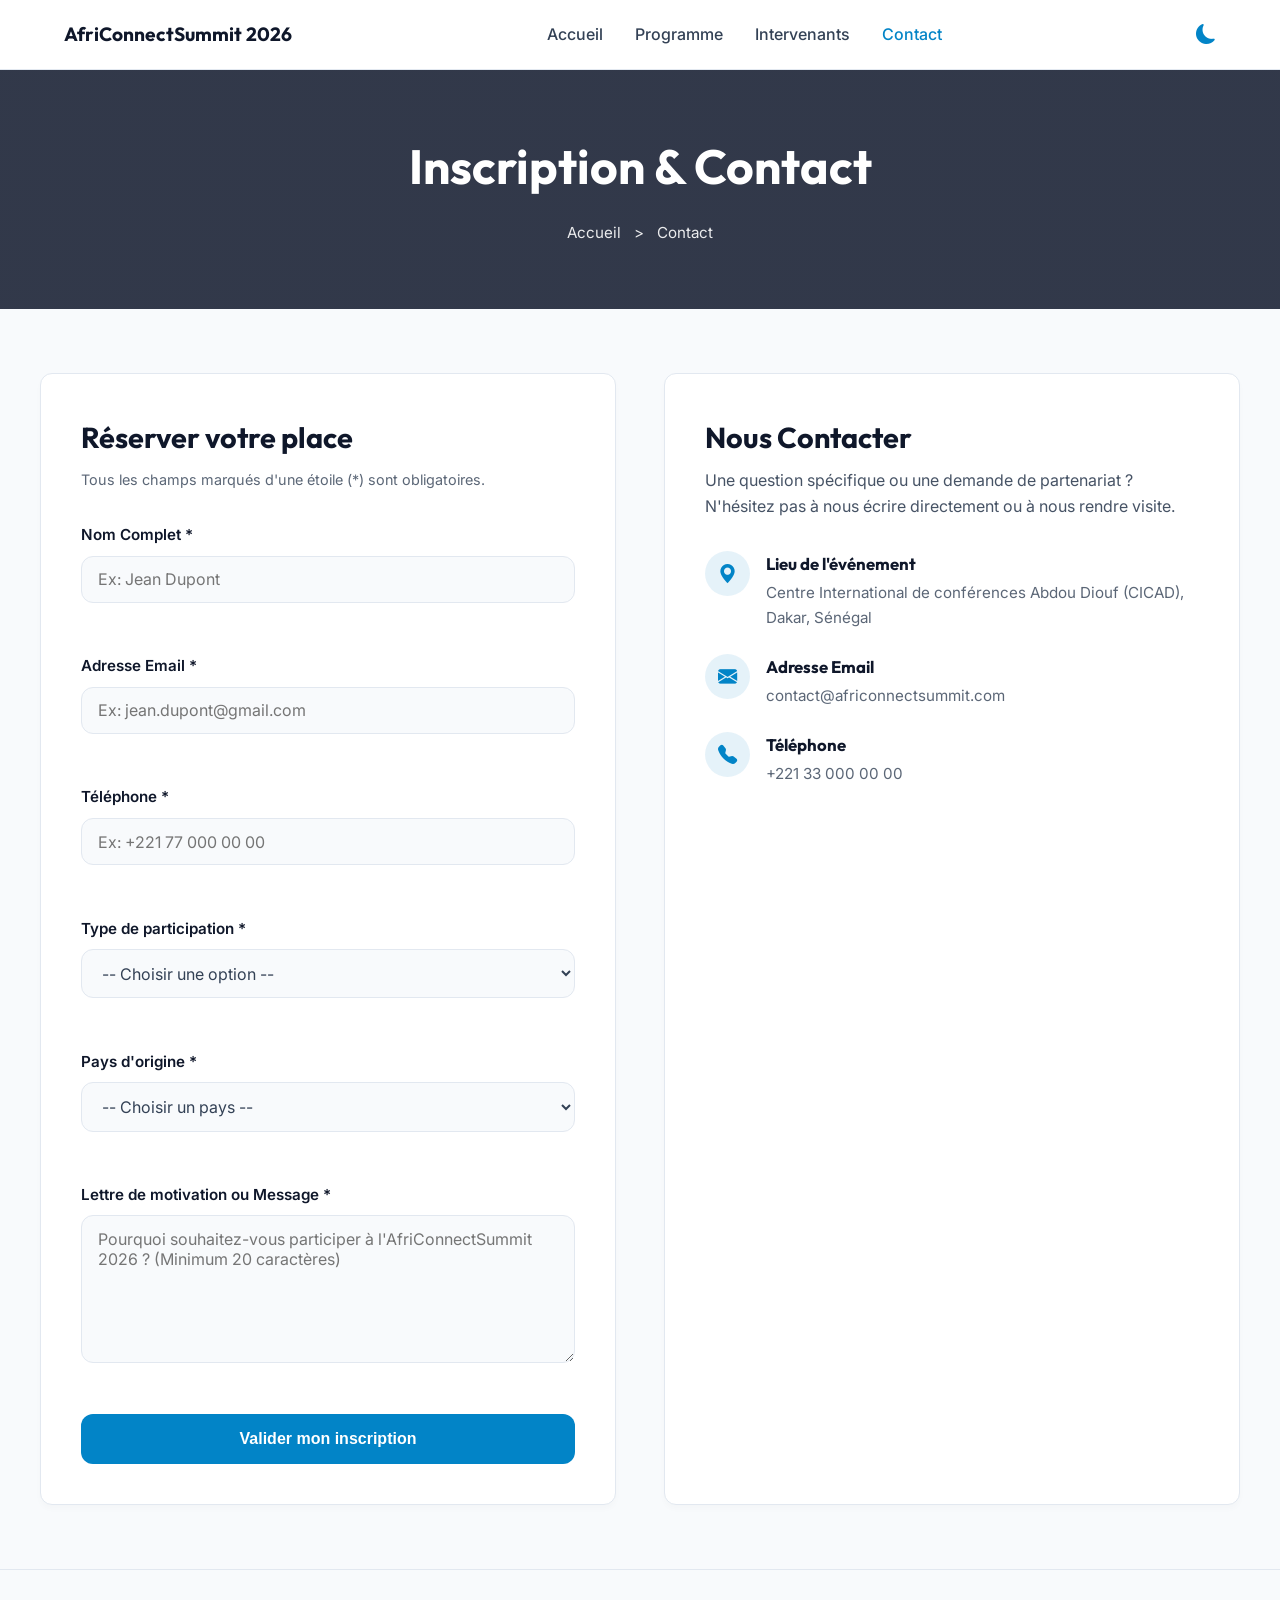
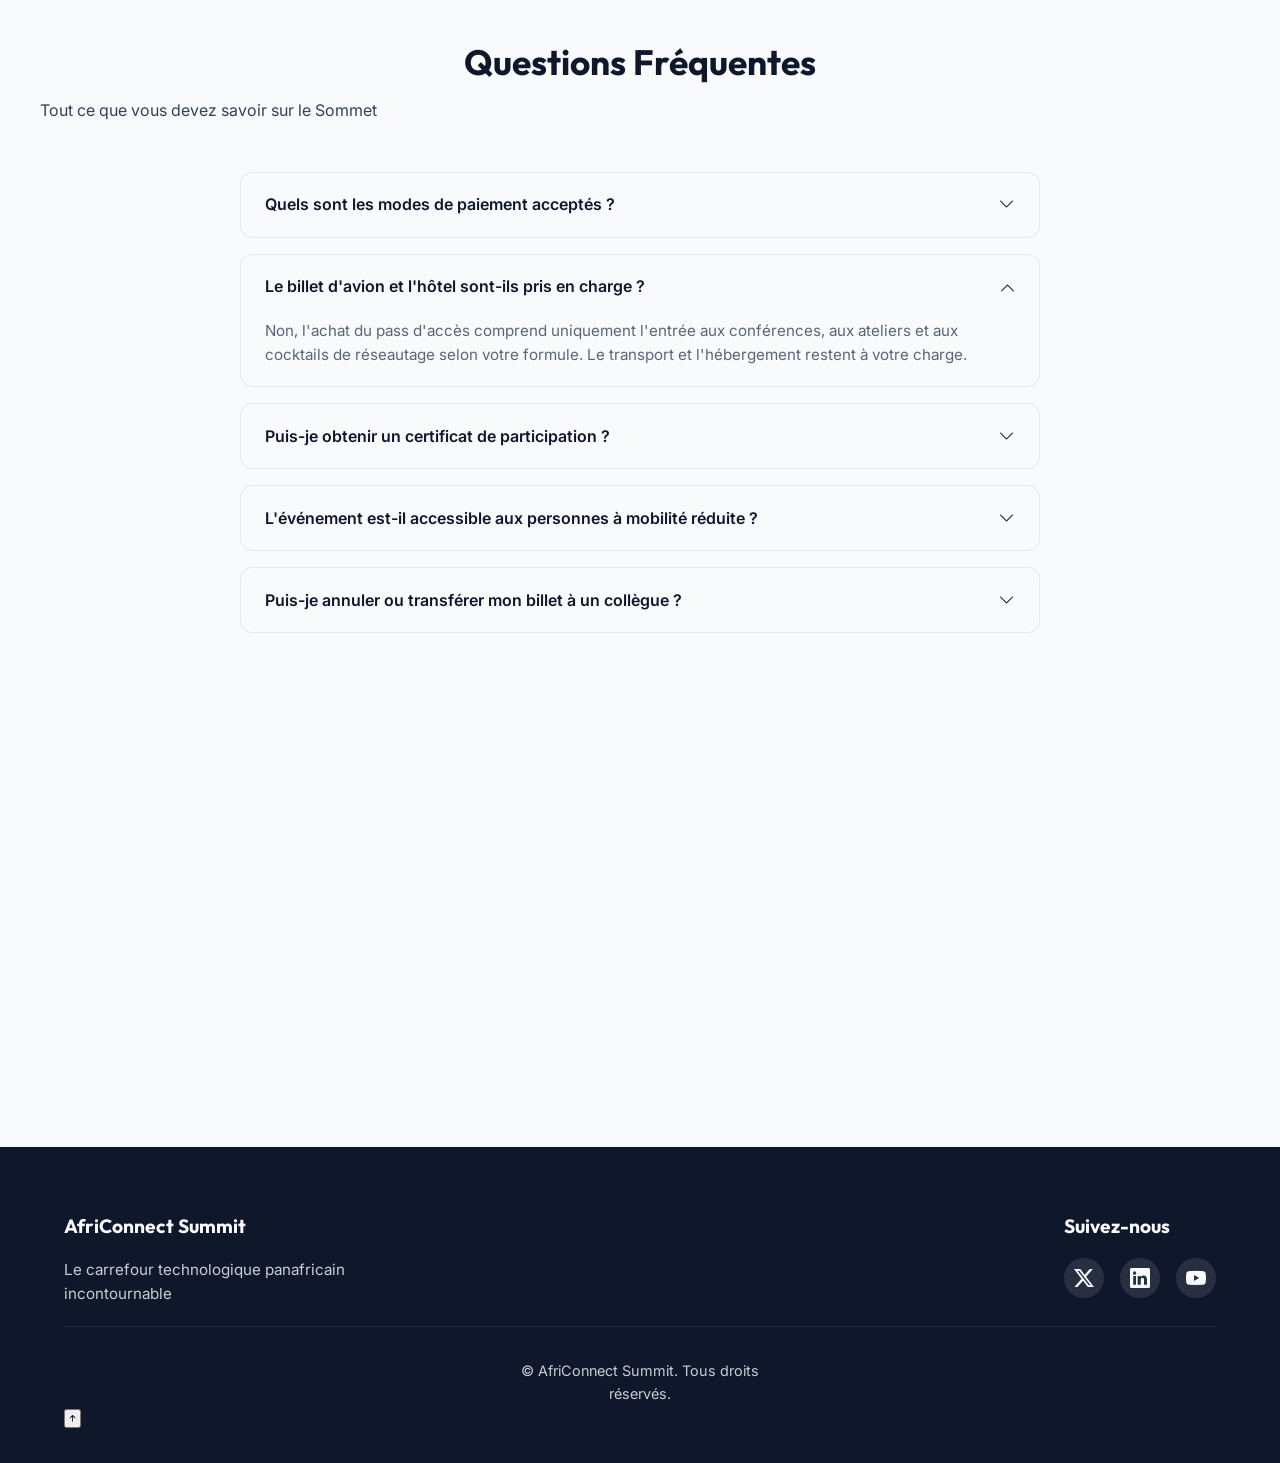
==== commit 6a731824: "feat(js): ajout du script vanilla pour l'interactivité, le DOM et les animations" ====
--- a/contact.html
+++ b/contact.html
@@ -1,322 +1,283 @@
 <!DOCTYPE html>
-<html lang="en">
+<html lang="fr">
 <head>
     <meta charset="UTF-8">
     <meta name="viewport" content="width=device-width, initial-scale=1.0">
-    <title>AfriConnectSummit</title>
-     <!--Bootstap Icon-->
+    <title>Contact &amp; Inscription - AfriConnectSummit 2026</title>
+    <!-- Bootstrap Icons -->
     <link rel="stylesheet" href="https://cdn.jsdelivr.net/npm/bootstrap-icons@1.11.3/font/bootstrap-icons.min.css">
-   <link rel="preconnect" href="https://fonts.googleapis.com">
-<link rel="preconnect" href="https://fonts.gstatic.com" crossorigin>
-<link href="https://fonts.googleapis.com/css2?family=Inter:wght@400;500;600;700&family=Outfit:wght@500;600;700;800&display=swap" rel="stylesheet">
-    <!--css-->
+    <link rel="preconnect" href="https://fonts.googleapis.com">
+    <link rel="preconnect" href="https://fonts.gstatic.com" crossorigin>
+    <link href="https://fonts.googleapis.com/css2?family=Inter:wght@400;500;600;700&family=Outfit:wght@500;600;700;800&display=swap" rel="stylesheet">
+    <!-- CSS -->
     <link rel="stylesheet" href="css/style.css">
 </head>
 <body>
-      <header>
+    <header>
         <nav class="navbar">
             <div class="logo">
-AfriConnectSummit 2026
-            </div>
-<ul class="nav-links">
-<li><a href="index.html" class="active">Accueil</a>
-</li>
-<li><a href="programme.html" >Programme</a></li>
-<li><a href="intervenants.html">Intervenants</a></li>
-<li><a href="contact.html">Contact</a></li>
-</ul>
-<button id="theme-toggle"
-aria-label="changer de thème">
-<i class="bi bi-moon-fil"></i>
-</button>
-<div class="hamburger">
-<i class="bi bi-list"></i>
-</div>
+                AfriConnectSummit 2026
+            </div>
+            <ul class="nav-links">
+                <li><a href="index.html">Accueil</a></li>
+                <li><a href="programme.html">Programme</a></li>
+                <li><a href="intervenants.html">Intervenants</a></li>
+                <li><a href="contact.html" class="active">Contact</a></li>
+            </ul>
+            <button id="theme-toggle" aria-label="Changer de thème">
+                <i class="bi bi-moon-fill"></i>
+            </button>
+            <div class="hamburger" role="button" aria-label="Menu mobile">
+                <i class="bi bi-list"></i>
+            </div>
         </nav>
     </header>
-    <section class="internal-hero">
-<div class="hero-content">
-<h1>Inscription & Contact</h1>
-</div>
-<nav class="breadcrumb"
-aria-label="fil d'Ariane">
-<ol>
-    <li>
-        <a href="index.html">Accueil</a>
-    </li>
-    <li class="separator"
-    aria-hidden="true">&gt;</li>
-    <li class="current" aria-current="page">Contact</li>
-</ol>
-</nav>
-    </section>
-    <section class="Contact-section">
-<div class="container contact-flex-container">
-<div class="form-wrapper">
-<h2>Réserver votre place</h2>
-<p class="form-instruction">
-Tous les champs marqués d'une étoile (*) sont obligatoires.
-</p>
-
-<div id="success-banner"
-class="form-success-banner" aria-alive="polite"
-style="display:none">
-<i class="bi bi-check-circle-fill"></i>Inscription réussie ! <br>
-un email de confirmation vous a été envoyé.
-</div>
-<form id="registration-form" novalidate>
-<div class="form-group">
-<label for="fullname">Nom
-    Complet *
-</label>
-<input type="text"
-id="fullname" name="fullname" placeholder="Ex: Jean Dupont" required>
-<span class="error-message" id="error-fullname" aria-live="polite"></span>
-</div>
-<div class="form-group">
-<label for="email">Adress Email *
-</label>
-<input type="email"
-id="email" name="email" placeholder="Ex: Jean.Dupont@gmail.com" required>
-<span class="error-message" id="error-email" aria-live="polite"></span>
-</div>
-<div class="form-group">
-<label for="Phone">Téléphone *
-</label>
-<input type="tel"
-id="Phone" name="Phone" placeholder="Ex: +221 77 000 00 00 " required>
-<span class="error-message" id="error-phone" aria-live="polite"></span>
-</div>
-<div class="form-group">
-<label for="ticket-type">Type de participation *</label>
-<select  id="ticket-type"
-name="ticket-type" required>
-<option value="disabled selected">-- Choisir une option --</option>
-<option value="standard">Standard - Accès complet & Networking</option>
-<option value="student">Etudiant - Tarif réduit ( sur justificatif)</option>
-</select>
-<span class="error-message"
-id="error-ticket" aria-live="polite"></span>
-</div>
-
-<div class="form-group">
-    <label for="country">Pays d'origine*</label>
-    <select name="country" id="country" required>
-        <option value="disabled selected">-- choisir un pays --</option>
-        <option value="SN">Sénégal</option>
-        <option value="CI">Cote d'Ivroire</option>
-        <option value="MA">Maroc</option>
-        <option value="CM">Cameroun</option>
-        <option value="TG">Togo</option>
-        <option value="BJ">Benin</option>
-        <option value="BF">Burkina Faso</option>
-        <option value="ML">Mali</option>
-        <option value="GA">Gabon</option>
-        <option value="CD">RDC
-            (République Démocratique du Congo)
-        </option>
-    </select>
-    <span class="error-message" id="error-country" aria-alive="polite"></span>
-</div>
-<div class="form-group">
-    <label for="Motivation">Lettre de motivation ou Message*</label>
-<textarea name="motivation" id="motivation" rows="6" placeholder="Pourquoi souhaitez-vous participer à l'AfriConnectSummit 
-2026? (Minimum 20 caractères)" required></textarea>
-<span class="error-message"
-id="error-motivation" aria-live="polite"></span>
-</div>
-<button type="submit" class="btn btn-submit">Valider mon inscription</button>
-</form>
-</div>
-<div class="info-wrapper">
-    <h2>Nous Contacter</h2>
-    <p class="info-intro">Une question <br>
-    spécifique ou une demande de partenariat ? <br>
-N'hésitez pas à nous écrire directement ou à nous rendre visite</p>
-
-<div class="info-details">
-    <div class="info-item">
-<div class="info-icon">
-<i class="bi bi-geo-alt-fill" aria-hidden="true"></i>
-</div>
-<div>
-    <h3>Lieu de l'événement</h3>
-    <p>Centre International <br>de conférences Abdou Diouf (CICAD), Dakar,<br>
-    Sénégal</p>
-</div>
-    </div>
-    <div class="info-item">
-        <div class="info-icon">
-<i class="bi bi-envelope-fill"
-aria-hidden="true"></i>
-        </div>
-        <h3>Adress Email</h3>
-        <p><a href="mailto:contact@africonnectsummit.com">contact@africonnectsummit.com</a></p>
-    </div>
-</div>
-<div class="info-item">
-<div class="info-icon">
-<i class="bi bi-telephone-fill"
-aria-hidden="true"></i>
-</div>
-<div>
-    <h3>Téléphone</h3>
-    <p><a href="tel:+221330000000">+22133 000 00 00</a></p>
-</div>
-</div>
-</div>
-</div>
-</div>
-    </section>
-    <section class="faq-section">
-<div class="container">
-<h2 class="section-title">
-    Question Fréquentes
-</h2>
-<p class="section-subtitle">
-    Tout ce que <br>
-    vous devez sur le Sommet
-</p>
-<div class="faq-accordion">
-    <div class="faq-item">
-<input type="checkbox"
-id="faq-q1" class="faq-checkbox">
-<label for="faq-q1"
-class="faq-header">
-<span>Quels sont les modes de paiement acceptés ?</span>
-<i class="bi bi-chevron-down icon-arrow"></i>
-</label>
-<div class="faq-body">
-<p>
-    Nous acceptons les <br>
-    paiement par Carte Bancaire (Visa,Mastercard),<br>
-    Mobile Money (Wave ,Orange Money, MTN Mobile ) <br>
-    et par virement bancaire sur facture pour <br>
-    les entreprises.
-</p>
-</div>
-    </div>
-
-    <div class="faq-item">
-<input type="checkbox"
-id="faq-q2" checked class="faq-checkbox">
-<label for="faq-q2"
-class="faq-header">
-<span>Le billet d'avion et <br>
-    l'hotel sont-ils pris en charge ?
-</span>
-<i class="bi bi-chevron-down icon-arrow"></i>
-</label>
-<div class="faq-body">
-<p>Non , l'achat du pass <br>
-d'accès comprend uniquement l'entrée aux <br>
-conférences, aux ateliers et aux cocktails de <br>
-réseautage selon votre formul. le transport et  <br>
-l'hébergement restent à votre charge .</p>
-</div>
-    </div>
-
-    <div class="faq-item">
-<input type="checkbox"
-id="faq-q3" class="faq-checkbox">
-<label for="faq-q3"
-class="faq-header">
-<span>Puise-je obtenir un certificat de participation ?</span>
-<i class="bi bi-chevron-down
-icon-arrow"></i>
-</label>
-<div class="faq-body">
-<p>Oui , un certificat officiel de participation signé par <br>
-le le comité d'organisation vous sera envoyé par email au <br>
-au format numérique sous 5 jours ouvrés aprés la cloture de l'évenement.</p>
-</div>
-    </div>
-</div>
-<div class="faq-item">
-<input type="checkbox"
-id="faq-q4" class="faq-checkbox">
-<label for="faq-q4"
-class="faq-header">
-<span>L'événement est-il <br>
-accéssible aux personnes à mobilité réduite ?</span>
-<i class="bi bi-chevron-down
-icon-arrow"></i>
-</label>
-<div class="faq-body">
-<p>Tout à fait. Les infrastructures du CICAD à Dakar répondent <br>
-strictement aux normes d'accessibilité Internationales pour garantir un accés <br>
-confortable à tous nos participants
-</p>
-</div>
-</div>
-<div class="faq-item">
-<input type="checkbox"
-id="faq-q5" class="faq-checkbox">
-<label for="faq-q5"
-class="faq-header">
-<span>Puis-je annuler ou transférer mon billet à un collégue ?</span>
-<i class="bi bi-chevron-down
-icon-arrow"></i>
-</label>
-<div class="faq-body">
-<p>Les billets sont non-remboursables. En revanche,vous pouvez <br>
-transférer votre inscription gratuitement à un tiers jusqu'à <br>
-72 heures avant le début de l'évenement en écrivant à notre support.</p>
-</div>
-</div>
-</div>
-</div>
-    </section>
-    <section class="map-section">
-<div class="map-container">
-<iframe src="https://www.google.com/maps/embed?pb=!1m18!1m12!1m3!1d3859.957771746777!2d-17.228945823971206!3d14.715017685784948!2m3!1f0!2f0!3f0!2m3!1i1024!2i768!4f13.1!3m3!1m2!1s0xec1bc7eb7d3e091%3A0xe5435967ee7933f4!2sCICAD%20-%20Centre%20International%20de%20Conf%C3%A9rences%20Abdou%20Diouf!5e0!3m2!1sfr!2ssn!4v1715000000000!5m2!1sfr!2ssn" 
-            width="100%" 
-            height="450"
-            allowfullscreen=""
-            loading="lazy"
-            frameborder="0"></iframe>
-</div>
-    </section>
-     <footer>
+
+    <main>
+        <!-- HERO INTERNE -->
+        <section class="internal-hero">
+            <div class="hero-content">
+                <h1>Inscription &amp; Contact</h1>
+                <nav class="breadcrumb" aria-label="Fil d'Ariane">
+                    <ol>
+                        <li><a href="index.html">Accueil</a></li>
+                        <li class="separator" aria-hidden="true">&gt;</li>
+                        <li class="current" aria-current="page">Contact</li>
+                    </ol>
+                </nav>
+            </div>
+        </section>
+
+        <!-- SECTION CONTACT & FORMULAIRE -->
+        <section class="contact-section" style="padding: 4rem 0;">
+            <div class="container contact-flex-container">
+                
+                <!-- Formulaire -->
+                <div class="form-wrapper">
+                    <h2>Réserver votre place</h2>
+                    <p class="form-instruction">
+                        Tous les champs marqués d'une étoile (*) sont obligatoires.
+                    </p>
+
+                    <div id="success-banner" class="form-success-banner" aria-live="polite" style="display:none">
+                        <i class="bi bi-check-circle-fill"></i> Inscription réussie ! <br>
+                        Un email de confirmation vous a été envoyé.
+                    </div>
+
+                    <form id="registration-form" novalidate>
+                        <div class="form-group">
+                            <label for="fullname">Nom Complet *</label>
+                            <input type="text" id="fullname" name="fullname" placeholder="Ex: Jean Dupont" required>
+                            <span class="error-message" id="error-fullname" aria-live="polite"></span>
+                        </div>
+
+                        <div class="form-group">
+                            <label for="email">Adresse Email *</label>
+                            <input type="email" id="email" name="email" placeholder="Ex: jean.dupont@gmail.com" required>
+                            <span class="error-message" id="error-email" aria-live="polite"></span>
+                        </div>
+
+                        <div class="form-group">
+                            <label for="Phone">Téléphone *</label>
+                            <input type="tel" id="Phone" name="Phone" placeholder="Ex: +221 77 000 00 00" required>
+                            <span class="error-message" id="error-phone" aria-live="polite"></span>
+                        </div>
+
+                        <div class="form-group">
+                            <label for="ticket-type">Type de participation *</label>
+                            <select id="ticket-type" name="ticket-type" required>
+                                <option value="" disabled selected>-- Choisir une option --</option>
+                                <option value="standard">Standard - Accès complet &amp; Networking</option>
+                                <option value="student">Étudiant - Tarif réduit (sur justificatif)</option>
+                            </select>
+                            <span class="error-message" id="error-ticket" aria-live="polite"></span>
+                        </div>
+
+                        <div class="form-group">
+                            <label for="country">Pays d'origine *</label>
+                            <select name="country" id="country" required>
+                                <option value="" disabled selected>-- Choisir un pays --</option>
+                                <option value="SN">Sénégal</option>
+                                <option value="CI">Côte d'Ivoire</option>
+                                <option value="MA">Maroc</option>
+                                <option value="CM">Cameroun</option>
+                                <option value="TG">Togo</option>
+                                <option value="BJ">Bénin</option>
+                                <option value="BF">Burkina Faso</option>
+                                <option value="ML">Mali</option>
+                                <option value="GA">Gabon</option>
+                                <option value="CD">RDC (République Démocratique du Congo)</option>
+                            </select>
+                            <span class="error-message" id="error-country" aria-live="polite"></span>
+                        </div>
+
+                        <div class="form-group">
+                            <label for="motivation">Lettre de motivation ou Message *</label>
+                            <textarea name="motivation" id="motivation" rows="6" placeholder="Pourquoi souhaitez-vous participer à l'AfriConnectSummit 2026 ? (Minimum 20 caractères)" required></textarea>
+                            <span class="error-message" id="error-motivation" aria-live="polite"></span>
+                        </div>
+
+                        <button type="submit" class="btn btn-submit">Valider mon inscription</button>
+                    </form>
+                </div>
+
+                <!-- Informations de contact -->
+                <div class="info-wrapper">
+                    <h2>Nous Contacter</h2>
+                    <p class="info-intro">
+                        Une question spécifique ou une demande de partenariat ? <br>
+                        N'hésitez pas à nous écrire directement ou à nous rendre visite.
+                    </p>
+
+                    <div class="info-details">
+                        <div class="info-item">
+                            <div class="info-icon">
+                                <i class="bi bi-geo-alt-fill" aria-hidden="true"></i>
+                            </div>
+                            <div>
+                                <h3>Lieu de l'événement</h3>
+                                <p>Centre International de conférences Abdou Diouf (CICAD), Dakar, Sénégal</p>
+                            </div>
+                        </div>
+
+                        <div class="info-item">
+                            <div class="info-icon">
+                                <i class="bi bi-envelope-fill" aria-hidden="true"></i>
+                            </div>
+                            <div>
+                                <h3>Adresse Email</h3>
+                                <p><a href="mailto:contact@africonnectsummit.com">contact@africonnectsummit.com</a></p>
+                            </div>
+                        </div>
+
+                        <div class="info-item">
+                            <div class="info-icon">
+                                <i class="bi bi-telephone-fill" aria-hidden="true"></i>
+                            </div>
+                            <div>
+                                <h3>Téléphone</h3>
+                                <p><a href="tel:+221330000000">+221 33 000 00 00</a></p>
+                            </div>
+                        </div>
+                    </div>
+                </div>
+
+            </div>
+        </section>
+
+        <!-- FAQ SECTION -->
+        <section class="faq-section" style="padding: 4rem 0; background-color: var(--surface-color);">
+            <div class="container">
+                <h2 class="section-title">Questions Fréquentes</h2>
+                <p class="section-subtitle" style="margin-bottom: 3rem;">Tout ce que vous devez savoir sur le Sommet</p>
+                
+                <div class="faq-accordion">
+                    <div class="faq-item">
+                        <input type="checkbox" id="faq-q1" class="faq-checkbox">
+                        <label for="faq-q1" class="faq-header">
+                            <span>Quels sont les modes de paiement acceptés ?</span>
+                            <i class="bi bi-chevron-down icon-arrow"></i>
+                        </label>
+                        <div class="faq-body">
+                            <p>Nous acceptons le paiement par Carte Bancaire (Visa, Mastercard), Mobile Money (Wave, Orange Money, MTN Mobile) et par virement bancaire sur facture pour les entreprises.</p>
+                        </div>
+                    </div>
+
+                    <div class="faq-item">
+                        <input type="checkbox" id="faq-q2" checked class="faq-checkbox">
+                        <label for="faq-q2" class="faq-header">
+                            <span>Le billet d'avion et l'hôtel sont-ils pris en charge ?</span>
+                            <i class="bi bi-chevron-down icon-arrow"></i>
+                        </label>
+                        <div class="faq-body">
+                            <p>Non, l'achat du pass d'accès comprend uniquement l'entrée aux conférences, aux ateliers et aux cocktails de réseautage selon votre formule. Le transport et l'hébergement restent à votre charge.</p>
+                        </div>
+                    </div>
+
+                    <div class="faq-item">
+                        <input type="checkbox" id="faq-q3" class="faq-checkbox">
+                        <label for="faq-q3" class="faq-header">
+                            <span>Puis-je obtenir un certificat de participation ?</span>
+                            <i class="bi bi-chevron-down icon-arrow"></i>
+                        </label>
+                        <div class="faq-body">
+                            <p>Oui, un certificat officiel de participation signé par le comité d'organisation vous sera envoyé par email au format numérique sous 5 jours ouvrés après la clôture de l'événement.</p>
+                        </div>
+                    </div>
+
+                    <div class="faq-item">
+                        <input type="checkbox" id="faq-q4" class="faq-checkbox">
+                        <label for="faq-q4" class="faq-header">
+                            <span>L'événement est-il accessible aux personnes à mobilité réduite ?</span>
+                            <i class="bi bi-chevron-down icon-arrow"></i>
+                        </label>
+                        <div class="faq-body">
+                            <p>Tout à fait. Les infrastructures du CICAD à Dakar répondent strictement aux normes d'accessibilité internationales pour garantir un accès confortable à tous nos participants.</p>
+                        </div>
+                    </div>
+
+                    <div class="faq-item">
+                        <input type="checkbox" id="faq-q5" class="faq-checkbox">
+                        <label for="faq-q5" class="faq-header">
+                            <span>Puis-je annuler ou transférer mon billet à un collègue ?</span>
+                            <i class="bi bi-chevron-down icon-arrow"></i>
+                        </label>
+                        <div class="faq-body">
+                            <p>Les billets sont non remboursables. En revanche, vous pouvez transférer votre inscription gratuitement à un tiers jusqu'à 72 heures avant le début de l'événement en écrivant à notre support.</p>
+                        </div>
+                    </div>
+                </div>
+            </div>
+        </section>
+
+        <!-- MAP SECTION -->
+        <section class="map-section">
+            <div class="map-container">
+                <iframe src="https://www.google.com/maps/embed?pb=!1m18!1m12!1m3!1d3859.957771746777!2d-17.228945823971206!3d14.715017685784948!2m3!1f0!2f0!3f0!2m3!1i1024!2i768!4f13.1!3m3!1m2!1s0xec1bc7eb7d3e091%3A0xe5435967ee7933f4!2sCICAD%20-%20Centre%20International%20de%20Conf%C3%A9rences%20Abdou%20Diouf!5e0!3m2!1sfr!2ssn!4v1715000000000!5m2!1sfr!2ssn" 
+                    width="100%" 
+                    height="450"
+                    style="border:0;"
+                    allowfullscreen=""
+                    loading="lazy"
+                    referrerpolicy="no-referrer-when-downgrade"></iframe>
+            </div>
+        </section>
+    </main>
+
+    <footer>
         <div class="footer-grid">
             <div class="footer-about">
-<h4>AfriConnect Summit</h4>
-<p>
-    Le carrefour technologique panafricain <br>
-    incontournable
-</p>
+                <h4>AfriConnect Summit</h4>
+                <p>
+                    Le carrefour technologique panafricain <br>
+                    incontournable
+                </p>
             </div>
 
             <div class="footer-socials">
-<h4>
-    Suivez-nous
-</h4>
-<div class="social-links">
-<a href="#">
-    <i class="bi bi-twitter-x"></i>
-</a>
-<a href="#">
-    <i class="bi bi-linkedin"></i>
-</a>
-<a href="#">
-    <i class="bi bi-youtube"></i>
-</a>
-</div>
+                <h4>Suivez-nous</h4>
+                <div class="social-links">
+                    <a href="#" aria-label="Twitter"><i class="bi bi-twitter-x"></i></a>
+                    <a href="#" aria-label="LinkedIn"><i class="bi bi-linkedin"></i></a>
+                    <a href="#" aria-label="YouTube"><i class="bi bi-youtube"></i></a>
+                </div>
             </div>
         </div>
 
         <div class="footer-bottom">
-<p>
-   &copy; <span id="year"></span>
-    AfriConnect Summit.Tous droits <br>
-    réservés
-</p>
+            <p>
+                &copy; <span id="year"></span>
+                AfriConnect Summit. Tous droits <br>
+                réservés.
+            </p>
         </div>
 
-        <button class="scroll-top">
-<i class="bi bi-arrow-up-short"></i>
+        <button class="scroll-top" aria-label="Retour en haut">
+            <i class="bi bi-arrow-up-short"></i>
         </button>
     </footer>
+
+    <!-- Script principal (Gère la validation du formulaire, le menu burger, le mode sombre, etc.) -->
     <script src="js/main.js"></script>
 </body>
 </html>
--- a/css/style.css
+++ b/css/style.css
@@ -4,36 +4,37 @@
 ====================================
 */
 :root {
-    --primary-color:#0f172a;
-    --secondary-color:#0284c7;
-    --accent-color:#f59e0b;
-    --bg-color:#f8fafc;
-    --text-color:#334155;
-    --card-bg:#ffffff;
-    --border-color:#e2e8f0;
-    --font-heading:'outfit',
-    sans-serif;
-    --font-body:'Inter' , sans-serif;
-    --transition:all 0.3s ease;
-    --radius:12px;
-}
-[data-theme= "dark"] {
-    --primary-color:#f8fafc;
-    --secondary-color:#38bdf8;
-    --accent-color:#fbbf24;
-    --bg-color:#0f172a;
-    --text-color:#cbd5e1;
-    --card-bg:#1e293b;
-    --border-color:#334155;
-}
+    --primary-color: #0f172a;
+    --secondary-color: #0284c7;
+    --accent-color: #f59e0b;
+    --bg-color: #f8fafc;
+    --text-color: #334155;
+    --card-bg: #ffffff;
+    --border-color: #e2e8f0;
+    --font-heading: 'Outfit', sans-serif;
+    --font-body: 'Inter', sans-serif;
+    --transition: all 0.3s ease;
+    --radius: 12px;
+}
+
+[data-theme="dark"] {
+    --primary-color: #f8fafc;
+    --secondary-color: #38bdf8;
+    --accent-color: #fbbf24;
+    --bg-color: #0f172a;
+    --text-color: #cbd5e1;
+    --card-bg: #1e293b;
+    --border-color: #334155;
+}
+
 /*RESET & BASE*/
-*{
+* {
     margin: 0;
     padding: 0;
     box-sizing: border-box;
 }
 
-body{
+body {
     font-family: var(--font-body);
     background-color: var(--bg-color);
     color: var(--text-color);
@@ -41,11 +42,12 @@
     transition: var(--transition);
 }
 
-a{
+a {
     text-decoration: none;
     color: inherit;
 }
-ul{
+
+ul {
     list-style: none;
 }
 
@@ -54,7 +56,7 @@
 NAVBAR FIXE & RESPONSIVE
 ========================================
 */
-.navbar{
+.navbar {
     position: fixed;
     top: 0;
     left: 0;
@@ -64,30 +66,31 @@
     align-items: center;
     padding: 1.2rem 5%;
     background-color: var(--card-bg);
-    border-bottom: 1px solid
-    var(--border-color);
+    border-bottom: 1px solid var(--border-color);
     z-index: 1000;
     transition: var(--transition);
 }
-.logo{
+
+.logo {
     font-family: var(--font-heading);
     font-weight: 700;
     font-size: 1.2rem;
     color: var(--primary-color);
 }
-.nav-links{
+
+.nav-links {
     display: flex;
     gap: 2rem;
     align-items: center;
 }
 
-.nav-links a{
+.nav-links a {
     font-weight: 500;
     transition: var(--transition);
 }
 
-.nav-links a:hover ,
-.nav-links a.active{
+.nav-links a:hover,
+.nav-links a.active {
     color: var(--secondary-color);
 }
 
@@ -99,9 +102,11 @@
     cursor: pointer;
     color: var(--secondary-color);
 }
-.hamburger{
+
+.hamburger {
     display: none;
 }
+
 /*
 ======================================
 HERO SECTION
@@ -118,13 +123,12 @@
         rgba(15, 23, 42, 0.7),
         rgba(15, 23, 42, 0.7)
     ),
-
-    url('https: //image .unsplash .com/photo -1540575467063-178a50c2df87?w=1200')
-    no-repeat center center/cover;
+    url('../images/k.avif') no-repeat center center/cover;
     color: #ffffff;
 }
-.hero-content h1{
-    font-family:var(--font-heading) ;
+
+.hero-content h1 {
+    font-family: var(--font-heading);
     font-size: clamp(2.5rem, 5vw, 4rem);
     margin-bottom: 1rem;
 }
@@ -134,6 +138,7 @@
     margin-bottom: 2rem;
     color: var(--accent-color);
 }
+
 .hero-buttons {
     display: flex;
     gap: 1rem;
@@ -141,6 +146,7 @@
     margin-bottom: 3rem;
     flex-wrap: wrap;
 }
+
 .btn {
     padding: 0.8rem 1.5rem;
     border-radius: var(--radius);
@@ -148,6 +154,7 @@
     transition: var(--transition);
     display: inline-block;
 }
+
 .btn-primary {
     background-color: var(--secondary-color);
     color: #ffffff;
@@ -155,37 +162,39 @@
 
 .btn-primary:hover {
     opacity: 0.9;
-    transform: translateY(-2);
-}
+    transform: translateY(-2px);
+}
+
 /*
 ===============================
 COMPTE A REBOURS
 ===============================
 */
-
 .countdown-container {
     display: flex;
     gap: 1.5rem;
     justify-content: center;
 }
+
 .countdown-item {
-    background: rgba(255, 255, 255,
-    0.1);
+    background: rgba(255, 255, 255, 0.1);
     backdrop-filter: blur(10px);
     padding: 1rem;
     border-radius: var(--radius);
     min-width: 80px;
     border: 1px solid rgba(255, 255, 255, 0.2);
 }
+
 .countdown-item span {
     font-family: var(--font-heading);
     font-size: 1.75rem;
     font-weight: 700;
     display: block;
 }
-.countdown-item p{
+
+.countdown-item p {
     font-size: 0.85rem;
-    text-decoration: uppercase;
+    text-transform: uppercase;
 }
 
 /*
@@ -193,26 +202,22 @@
 MEDIA QUERIES RESPONSIVE
 ===================================
 */
-@media(max-width:768px){
-    .nav-links{
+@media(max-width: 768px) {
+    .nav-links {
         display: none;
     }
-    .hamburger{
+    .hamburger {
         display: block;
     }
-    .countdown-container{
+    .countdown-container {
         gap: 0.5rem;
     }
-    .countdown-item{
+    .countdown-item {
         min-width: 65px;
         padding: 0.5rem;
     }
 }
 
-
-
-
-
 /*
 ===============================
 SECTION CHIFFRES CLES (GRID)
@@ -221,52 +226,56 @@
 .stats-section {
     padding: 5rem 5%;
     background-color: var(--card-bg);
-    border-top: 1px  solid
-    var(--border-color);
-    border-bottom: 1px solid
-    var(--border-color);
-}
+    border-top: 1px solid var(--border-color);
+    border-bottom: 1px solid var(--border-color);
+}
+
 .stats-grid {
     display: grid;
     grid-template-columns: repeat(auto-fit, minmax(220px, 1fr));
     gap: 2rem;
     text-align: center;
 }
-.stats-card h3{
+
+.stats-card h3 {
     font-family: var(--font-heading);
     font-size: 2.5rem;
     color: var(--secondary-color);
     margin-bottom: 0.5rem;
 }
+
 .stats-card p {
     color: var(--text-color);
     font-weight: 500;
 }
+
 /*
 ===========================
-SECTION BENEFICES ()FLEXBOOX
+SECTION BENEFICES (FLEXBOX)
 ===========================
 */
 .benefits-section {
     padding: 6rem 5%;
     text-align: center;
 }
+
 .benefits-section h2 {
     font-family: var(--font-heading);
     font-size: 2.2rem;
     margin-bottom: 3rem;
     color: var(--primary-color);
 }
+
 .benefits-flex {
     display: flex;
     gap: 2rem;
     justify-content: center;
     flex-wrap: wrap;
 }
+
 .benefits-card {
     background-color: var(--card-bg);
-    border: 1px solid
-    var(--border-color);
+    border: 1px solid var(--border-color);
     padding: 2.5rem 2rem;
     border-radius: var(--radius);
     flex: 1;
@@ -275,101 +284,116 @@
     text-align: left;
     transition: var(--transition);
 }
-.benefits-card:hover{
+
+.benefits-card:hover {
     transform: translateY(-5px);
     box-shadow: 0 10px 25px rgba(0, 0, 0, 0.05);
 }
-.benefits-icon{
+
+.benefits-icon {
     font-size: 2rem;
     color: var(--secondary-color);
     margin-bottom: 1.5rem;
 }
-.benefits-card h3{
+
+.benefits-card h3 {
     font-family: var(--font-heading);
     font-size: 1.25rem;
     margin-bottom: 1rem;
     color: var(--primary-color);
 }
+
 /*
 ================================
-SECTION INTERVENANTS VEDETTES
-(GRID)
+SECTION INTERVENANTS VEDETTES (GRID)
 ================================
 */
-.featured-speakers{
+.featured-speakers {
     padding: 6rem 5%;
     background-color: var(--card-bg);
     border-top: 1px solid var(--border-color);
 }
-.featured-speakers h2{
+
+.featured-speakers h2 {
     font-family: var(--font-heading);
     font-size: 2.2rem;
     text-align: center;
     margin-bottom: 3rem;
     color: var(--primary-color);
 }
+
 .speakers-preview-grid {
     display: grid;
-    grid-template-columns:repeat(auto-fit, minmax(250px, 1fr)) ;
+    grid-template-columns: repeat(auto-fit, minmax(250px, 1fr));
     gap: 2rem;
     margin-bottom: 3rem;
 }
-.speaker-card{
+
+.speaker-card {
     background-color: var(--bg-color);
-    border: 1px solid
-    var(--border-color);
+    border: 1px solid var(--border-color);
     border-radius: var(--radius);
     overflow: hidden;
     transition: var(--transition);
 }
-.speaker-card:hover{
+
+.speaker-card:hover {
     transform: translateY(-5px);
     box-shadow: 0 10px 20px rgba(0, 0, 0, 0.1);
 }
-.speaker-img-wrapper{
+
+.speaker-img-wrapper {
     height: 280px;
     overflow: hidden;
 }
-.speaker-img-wrapper img{
+
+.speaker-img-wrapper img {
     width: 100%;
     height: 100%;
     object-fit: cover;
     transition: var(--transition);
 }
-.speaker-card:hover .speaker-img-wrapper img{
+
+.speaker-card:hover .speaker-img-wrapper img {
     transform: scale(1.05);
 }
-.speaker-card h3{
+
+.speaker-card h3 {
     font-family: var(--font-heading);
     font-size: 1.2rem;
     padding: 1.2rem 1.2rem 0.3rem 1.2rem;
     color: var(--primary-color);
 }
+
 .speaker-role {
     padding: 0 1.2rem;
     font-size: 0.9rem;
     color: var(--secondary-color);
     font-weight: 500;
 }
-.speaker-country{
+
+.speaker-country {
     padding: 0.5rem 1.2rem 1.2rem 1.2rem;
     font-size: 0.85rem;
     color: var(--text-color);
     opacity: 0.8;
 }
-.center-btn{
+
+.center-btn {
     text-align: center;
 }
-.btn-outline{
-    border: 2px solid
-    var(--secondary-color);
+
+.btn-outline {
+    border: 2px solid var(--secondary-color);
     color: var(--secondary-color);
     background: transparent;
 }
-.btn-outline:hover{
+
+.btn-outline:hover {
     background-color: var(--secondary-color);
     color: #ffffff;
 }
+
 /*
 ========================================
 SECTION SPONSORS & FOOTER
@@ -379,15 +403,18 @@
     padding: 6rem 5%;
     text-align: center;
 }
-.sponsors-section h2{
+
+.sponsors-section h2 {
     font-family: var(--font-heading);
     font-size: 2.2rem;
     margin-bottom: 3rem;
     color: var(--primary-color);
 }
-.sponsors-tier{
+
+.sponsors-tier {
     margin-bottom: 2.5rem;
 }
+
 .sponsors-tier h3 {
     font-size: 1.1rem;
     color: var(--text-color);
@@ -395,73 +422,76 @@
     text-transform: uppercase;
     letter-spacing: 1px;
 }
-.logos-container{
+
+.logos-container {
     display: flex;
     justify-content: center;
     gap: 2rem;
     flex-wrap: wrap;
 }
-.sponsor-logo{
+
+.sponsor-logo {
     background-color: var(--card-bg);
-    border: 1px solid
-    var(--border-color);
+    border: 1px solid var(--border-color);
     padding: 1rem 2rem;
-    border-radius: 600;
+    border-radius: var(--radius);
     color: var(--text-color);
 }
-footer{
+
+footer {
     background-color: var(--primary-color);
     color: #f8fafc;
     padding: 4rem 5% 2rem 5%;
 }
-.footer-grid{
+
+.footer-grid {
     display: flex;
     justify-content: space-between;
     flex-wrap: wrap;
     gap: 2rem;
     margin-bottom: 1.2rem;
 }
+
 .footer-about h4,
-.footer-socials h4{
+.footer-socials h4 {
     font-family: var(--font-heading);
     margin-bottom: 1rem;
     font-size: 1.2rem;
 }
-.footer-about p{
+
+.footer-about p {
     opacity: 0.8;
     font-size: 0.95rem;
 }
-.social-links{
+
+.social-links {
     display: flex;
     gap: 1rem;
     font-size: 1.25rem;
 }
+
 .social-links a {
-    background: rgba(255, 255, 255,
-        0.1);
-        width: 40px;
-        height: 40px;
-        display: flex;
-        align-items: center;
-        justify-content: center;
-        border-radius: 50%;
-        transition: var(--transition);
-}
+    background: rgba(255, 255, 255, 0.1);
+    width: 40px;
+    height: 40px;
+    display: flex;
+    align-items: center;
+    justify-content: center;
+    border-radius: 50%;
+    transition: var(--transition);
+}
+
 .social-links a:hover {
     background-color: var(--secondary-color);
 }
+
 .footer-bottom {
     text-align: center;
     padding-top: 2rem;
-    border-top: 1px solid rgba(255, 255, 255,
-            0.1);
+    border-top: 1px solid rgba(255, 255, 255, 0.1);
     font-size: 0.9rem;
-    opacity: 0.8; 
-}
-
-
-
-
+    opacity: 0.8;
+}
 
 /*
 ======================================
@@ -474,17 +504,18 @@
         rgba(15, 23, 42, 0.85),
         rgba(15, 23, 42, 0.85)
     ),
-    url('https://image.unsplash.com/photo-1515187029135-18ee286d815b?w=1200')
-        no-repeat center center/cover;
-color: #ffffff;
-text-align: center;
-}
-.internal-hero h1{
+    url('https://images.unsplash.com/photo-1515187029135-18ee286d815b?w=1200') no-repeat center center/cover;
+    color: #ffffff;
+    text-align: center;
+}
+
+.internal-hero h1 {
     font-family: var(--font-heading);
     font-size: clamp(2rem, 4vw, 3rem);
     margin-bottom: 1rem;
 }
-.breadcrumb ol{
+
+.breadcrumb ol {
     display: flex;
     justify-content: center;
     gap: 0.5rem;
@@ -492,36 +523,41 @@
     font-size: 0.95rem;
     opacity: 0.9;
 }
-.bradcrumb .separator{
+
+.breadcrumb .separator {
     margin: 0 0.3rem;
 }
-.breadcrumb a:hover{
+
+.breadcrumb a:hover {
     color: var(--secondary-color);
     text-decoration: underline;
 }
+
 /*
 =================================
-PAGES PROGRAMME & ONGLET
+PAGES PROGRAMME & ONGLETS
 =================================
 */
 .schedule-section {
     padding: 5rem 5%;
 }
-.container{
+
+.container {
     max-width: 1200px;
     margin: 0 auto;
 }
-.tabs-container{
+
+.tabs-container {
     display: flex;
     justify-content: center;
     gap: 1rem;
     margin-bottom: 3rem;
     flex-wrap: wrap;
 }
+
 .tab-btn {
     background-color: var(--card-bg);
-    border: 1px solid
-    var(--border-color);
+    border: 1px solid var(--border-color);
     color: var(--text-color);
     padding: 0.8rem 1.8rem;
     border-radius: var(--radius);
@@ -529,42 +565,48 @@
     cursor: pointer;
     transition: var(--transition);
 }
+
 .tab-btn.active,
-.tab-btn:hover{
+.tab-btn:hover {
     background-color: var(--secondary-color);
     color: #ffffff;
     border-color: var(--secondary-color);
 }
-.tab-content{
+
+.tab-content {
     display: none;
 }
-.tabs-content.active{
+
+.tab-content.active {
     display: block;
     animation: fadeIn 0.5s ease;
 }
-@keyframes fadeIn{
-    from{
+
+@keyframes fadeIn {
+    from {
         opacity: 0;
         transform: translateY(10px);
     }
-    to{
+    to {
         opacity: 1;
         transform: translateY(0);
     }
 }
+
 .table-responsive {
     overflow-x: auto;
     background-color: var(--card-bg);
-    border: 1px solid
-    var(--border-color);
+    border: 1px solid var(--border-color);
     border-radius: var(--radius);
     box-shadow: 0 4px 6px rgba(0, 0, 0, 0.02);
 }
+
 .program-table {
     width: 100%;
     border-collapse: collapse;
     text-align: left;
 }
+
 .program-table th,
 .program-table td {
     padding: 1.2rem 1.5rem;
@@ -573,26 +615,29 @@
 
 .program-table th {
     font-family: var(--font-heading);
-    background-color: rgba(0, 0, 0,
-                0.02);
-                color: var(--primary-color);
-}
-[data-theme="dark"] .program-table th{
-    background-color: rgba(255, 255, 255,
-                    0.02);
-                    color: var(--primary-color);
-}
-.program-table tr:last-child td{
-border-bottom: none;
-}
-.time-col{
+    background-color: rgba(0, 0, 0, 0.02);
+    color: var(--primary-color);
+}
+
+[data-theme="dark"] .program-table th {
+    background-color: rgba(255, 255, 255, 0.02);
+    color: var(--primary-color);
+}
+
+.program-table tr:last-child td {
+    border-bottom: none;
+}
+
+.time-col {
     font-weight: 600;
     color: var(--secondary-color);
     white-space: nowrap;
 }
-.session-title{
+
+.session-title {
     font-weight: 500;
 }
+
 /*
 ==============================
 GRILLE THEMATIQUES (GRID)
@@ -601,49 +646,56 @@
 .themes-section {
     padding: 5rem 5%;
     background-color: var(--card-bg);
-    border-top: 1px solid
-    var(--border-color);
-}
-.section-title{
+    border-top: 1px solid var(--border-color);
+}
+
+.section-title {
     font-family: var(--font-heading);
     font-size: 2.2rem;
     text-align: center;
     color: var(--primary-color);
     margin-bottom: 0.5rem;
 }
-.themes-subtitle{
+
+.themes-subtitle {
     text-align: center;
     color: var(--text-color);
     opacity: 0.8;
     margin-bottom: 3rem;
 }
-.themes-grid-2x2{
-display: grid;
-grid-template-columns: repeat(auto-fit, minmax(280px 1fr));
-gap: 2rem;
-}
+
+.themes-grid-2x2 {
+    display: grid;
+    grid-template-columns: repeat(auto-fit, minmax(280px, 1fr));
+    gap: 2rem;
+}
+
 .theme-card {
     background-color: var(--bg-color);
-    border: 1px solid
-    var(--border-color);
+    border: 1px solid var(--border-color);
     padding: 2.5rem;
-    transition: var(--transition);
-}
-.theme-card:hover{
+    border-radius: var(--radius);
+    transition: var(--transition);
+}
+
+.theme-card:hover {
     transform: translateY(-5px);
     box-shadow: 0 10px 20px rgba(0, 0, 0, 0.05);
 }
-.theme-icon-box{
+
+.theme-icon-box {
     font-size: 2rem;
     color: var(--secondary-color);
     margin-bottom: 1.5rem;
 }
-.theme-card h3{
-    font-family: var(--secondary-color);
+
+.theme-card h3 {
+    font-family: var(--font-heading);
     font-size: 1.25rem;
     margin-bottom: 1rem;
     color: var(--primary-color);
 }
+
 /*
 ================================
 FILTRES INTERVENANTS
@@ -652,114 +704,127 @@
 .filters-section {
     padding: 3rem 5% 1rem;
 }
-.filters-container{
+
+.filters-container {
     display: flex;
     justify-content: center;
     gap: 1rem;
     flex-wrap: wrap;
 }
-.filter-btn{
+
+.filter-btn {
     background-color: var(--card-bg);
-    border: 1px solid
-    var(--border-color);
+    border: 1px solid var(--border-color);
     color: var(--text-color);
     padding: 0.6rem 1.4rem;
     border-radius: var(--radius);
     font-weight: 500;
     transition: var(--transition);
-}
+    cursor: pointer;
+}
+
 .filter-btn.active,
-.filter-btn:hover{
+.filter-btn:hover {
     background-color: var(--secondary-color);
     color: #ffffff;
     border-color: var(--secondary-color);
 }
-.speaker-section{
+
+.speaker-section {
     padding: 3rem 5% 6rem;
 }
-.speaker-grid{
+
+.speaker-grid {
     display: grid;
     grid-template-columns: repeat(auto-fit, minmax(280px, 1fr));
     gap: 2rem;
 }
+
 .speaker-info {
     padding: 1.5rem;
 }
-.speaker-info h3{
-    font-family:  var(--font-heading);
+
+.speaker-info h3 {
+    font-family: var(--font-heading);
     font-size: 1.2rem;
     color: var(--primary-color);
     margin-bottom: 0.3rem;
 }
-.specialty{
+
+.specialty {
     color: var(--secondary-color);
-    opacity: 0.9rem;
-    font-weight:500 ;
+    font-size: 0.9rem;
+    font-weight: 500;
     margin-bottom: 0.5rem;
 }
-.country{
+
+.country {
     font-size: 0.85rem;
     opacity: 0.8;
     display: flex;
     align-items: center;
     gap: 0.4rem;
 }
-
-
 
 /*
 ===================================
 PAGE CONTACT & FORMULAIRE
 ===================================
 */
-.contac-section {
+.contact-section {
     padding: 5rem 5%;
 }
-.contact-flex-container{
+
+.contact-flex-container {
     display: flex;
     gap: 3rem;
     justify-content: space-between;
     flex-wrap: wrap;
 }
+
 .form-wrapper,
 .info-wrapper {
     flex: 1;
     min-width: 300px;
     background-color: var(--card-bg);
-    border: 1px solid
-    var(--border-color);
-    border-radius: var(--radius);
+    border: 1px solid var(--border-color);
+    border-radius: var(--radius);
+    padding: 2.5rem;
     box-shadow: 0 4px 6px rgba(0, 0, 0, 0.02);
 }
+
 .form-wrapper h2,
-.info-wrapper h2{
+.info-wrapper h2 {
     font-family: var(--font-heading);
     font-size: 1.8rem;
     color: var(--primary-color);
     margin-bottom: 0.5rem;
 }
+
 .form-instruction {
     font-size: 0.9rem;
     opacity: 0.8;
     margin-bottom: 2rem;
 }
+
 .form-group {
     margin-bottom: 1.5rem;
     display: flex;
     flex-direction: column;
     gap: 0.5rem;
 }
+
 .form-group label {
     font-weight: 600;
     font-size: 0.95rem;
     color: var(--primary-color);
 }
+
 .form-group input,
 .form-group select,
 .form-group textarea {
     padding: 0.8rem 1rem;
-    border: 1px solid
-    var(--border-color);
+    border: 1px solid var(--border-color);
     background-color: var(--bg-color);
     color: var(--text-color);
     border-radius: var(--radius);
@@ -767,6 +832,7 @@
     font-size: 1rem;
     transition: var(--transition);
 }
+
 .form-group input:focus,
 .form-group select:focus,
 .form-group textarea:focus {
@@ -774,13 +840,15 @@
     border-color: var(--secondary-color);
     box-shadow: 0 0 0 3px rgba(2, 132, 199, 0.15);
 }
+
 .error-message {
     font-size: 0.85rem;
     color: #ef4444;
     min-height: 1.2rem;
 }
+
 .form-success-banner {
-    background-color: rgb(34, 197, 94, 0.1);
+    background-color: rgba(34, 197, 94, 0.1);
     border: 1px solid #22c55e;
     color: #16a34a;
     padding: 1rem;
@@ -788,6 +856,7 @@
     margin-bottom: 1.5rem;
     font-weight: 500;
 }
+
 .btn-submit {
     width: 100%;
     background-color: var(--secondary-color);
@@ -800,10 +869,12 @@
     border-radius: var(--radius);
     transition: var(--transition);
 }
+
 .btn-submit:hover {
     opacity: 0.9;
-    transform: translate(-2px);
-}
+    transform: translateY(-2px);
+}
+
 /*
 =============================
 INFORMATIONS DE CONTACT
@@ -813,16 +884,19 @@
     margin-bottom: 2rem;
     opacity: 0.9;
 }
+
 .info-details {
     display: flex;
     flex-direction: column;
     gap: 1.5rem;
 }
+
 .info-item {
     display: flex;
     gap: 1rem;
     align-items: flex-start;
 }
+
 .info-icon {
     background-color: rgba(2, 132, 199, 0.1);
     color: var(--secondary-color);
@@ -835,16 +909,19 @@
     font-size: 1.2rem;
     flex-shrink: 0;
 }
+
 .info-item h3 {
     font-family: var(--font-heading);
     font-size: 1.05rem;
     color: var(--primary-color);
     margin-bottom: 0.2rem;
 }
+
 .info-item p {
-font-size: 0.95rem;
-opacity: 0.8;
-}
+    font-size: 0.95rem;
+    opacity: 0.8;
+}
+
 /*
 =================================
 FAQ EN ACCORDEON PUR CSS
@@ -853,9 +930,9 @@
 .faq-section {
     padding: 5rem 5%;
     background-color: var(--card-bg);
-    border-top: 1px solid
-    var(--border-color);
-}
+    border-top: 1px solid var(--border-color);
+}
+
 .faq-accordion {
     max-width: 800px;
     margin: 3rem auto 0;
@@ -863,16 +940,18 @@
     flex-direction: column;
     gap: 1rem;
 }
+
 .faq-item {
-    border: 1px solid
-    var(--border-color);
+    border: 1px solid var(--border-color);
     border-radius: var(--radius);
     background-color: var(--bg-color);
     overflow: hidden;
 }
-.faq-chackbox {
+
+.faq-checkbox {
     display: none;
 }
+
 .faq-header {
     display: flex;
     justify-content: space-between;
@@ -883,27 +962,29 @@
     color: var(--primary-color);
     user-select: none;
 }
+
 .icon-arrow {
     transition: var(--transition);
 }
+
 .faq-body {
-    max-height:  0;
+    max-height: 0;
     overflow: hidden;
-    transition: max-height 0.3s ease,
-    padding 0.3s ease;
+    transition: max-height 0.3s ease, padding 0.3s ease;
     padding: 0 1.5rem;
     opacity: 0.8;
     font-size: 0.95rem;
 }
 
-.faq-checkbox.faq-checkbox:chacked
-~ .faq-header .icon-arrow{
+.faq-checkbox:checked ~ .faq-header .icon-arrow {
     transform: rotate(180deg);
 }
+
 .faq-checkbox:checked ~ .faq-body {
     max-height: 200px;
     padding: 0 1.5rem 1.2rem;
 }
+
 /*
 ===============================
 CARTE GOOGLE MAPS
@@ -913,15 +994,15 @@
     width: 100%;
     line-height: 0;
 }
+
 .map-container iframe {
     width: 100%;
     height: 450px;
     border: none;
     filter: grayscale(20%);
-    transition: var(--transition);   
-}
-[data-theme="dark"] .map-container
-iframe {
-    filter: grayscale(50%) invert(90%)
-    hue-rotate(180deg);
+    transition: var(--transition);
+}
+
+[data-theme="dark"] .map-container iframe {
+    filter: grayscale(50%) invert(90%) hue-rotate(180deg);
 }
